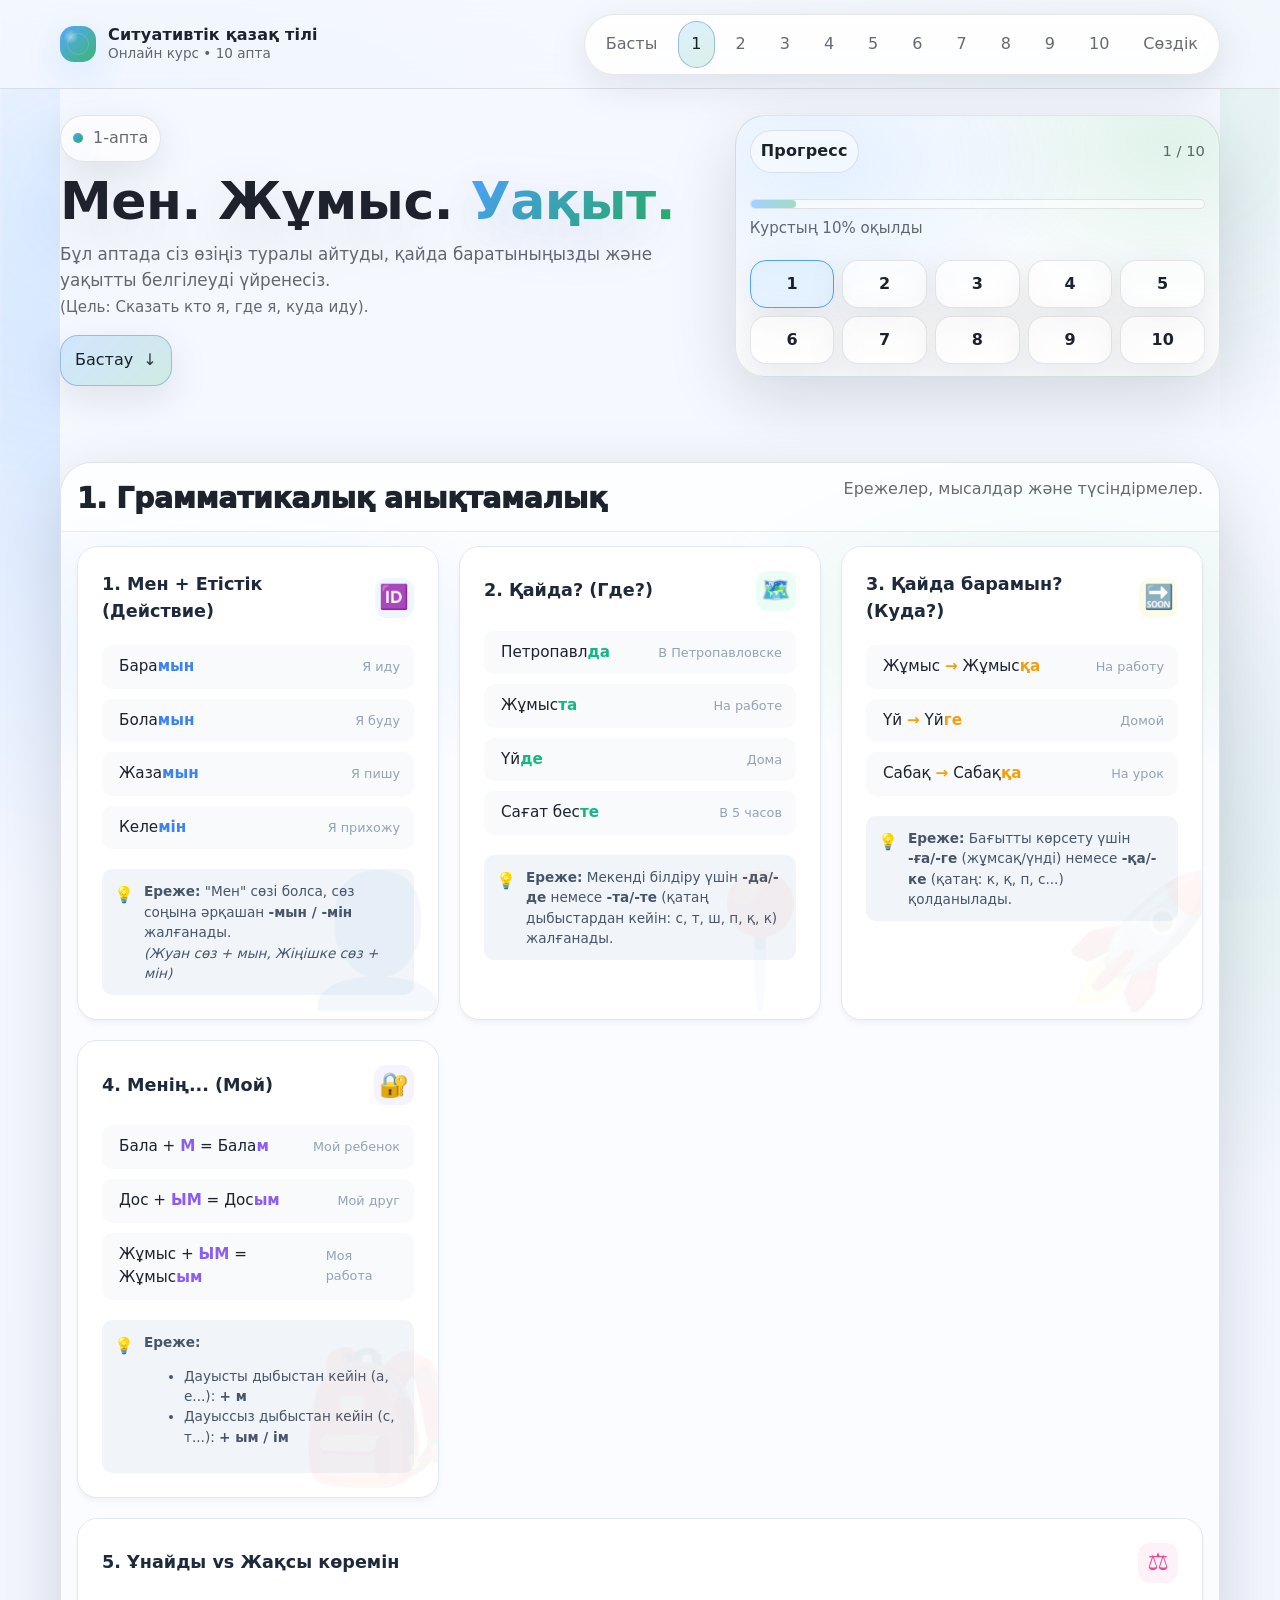
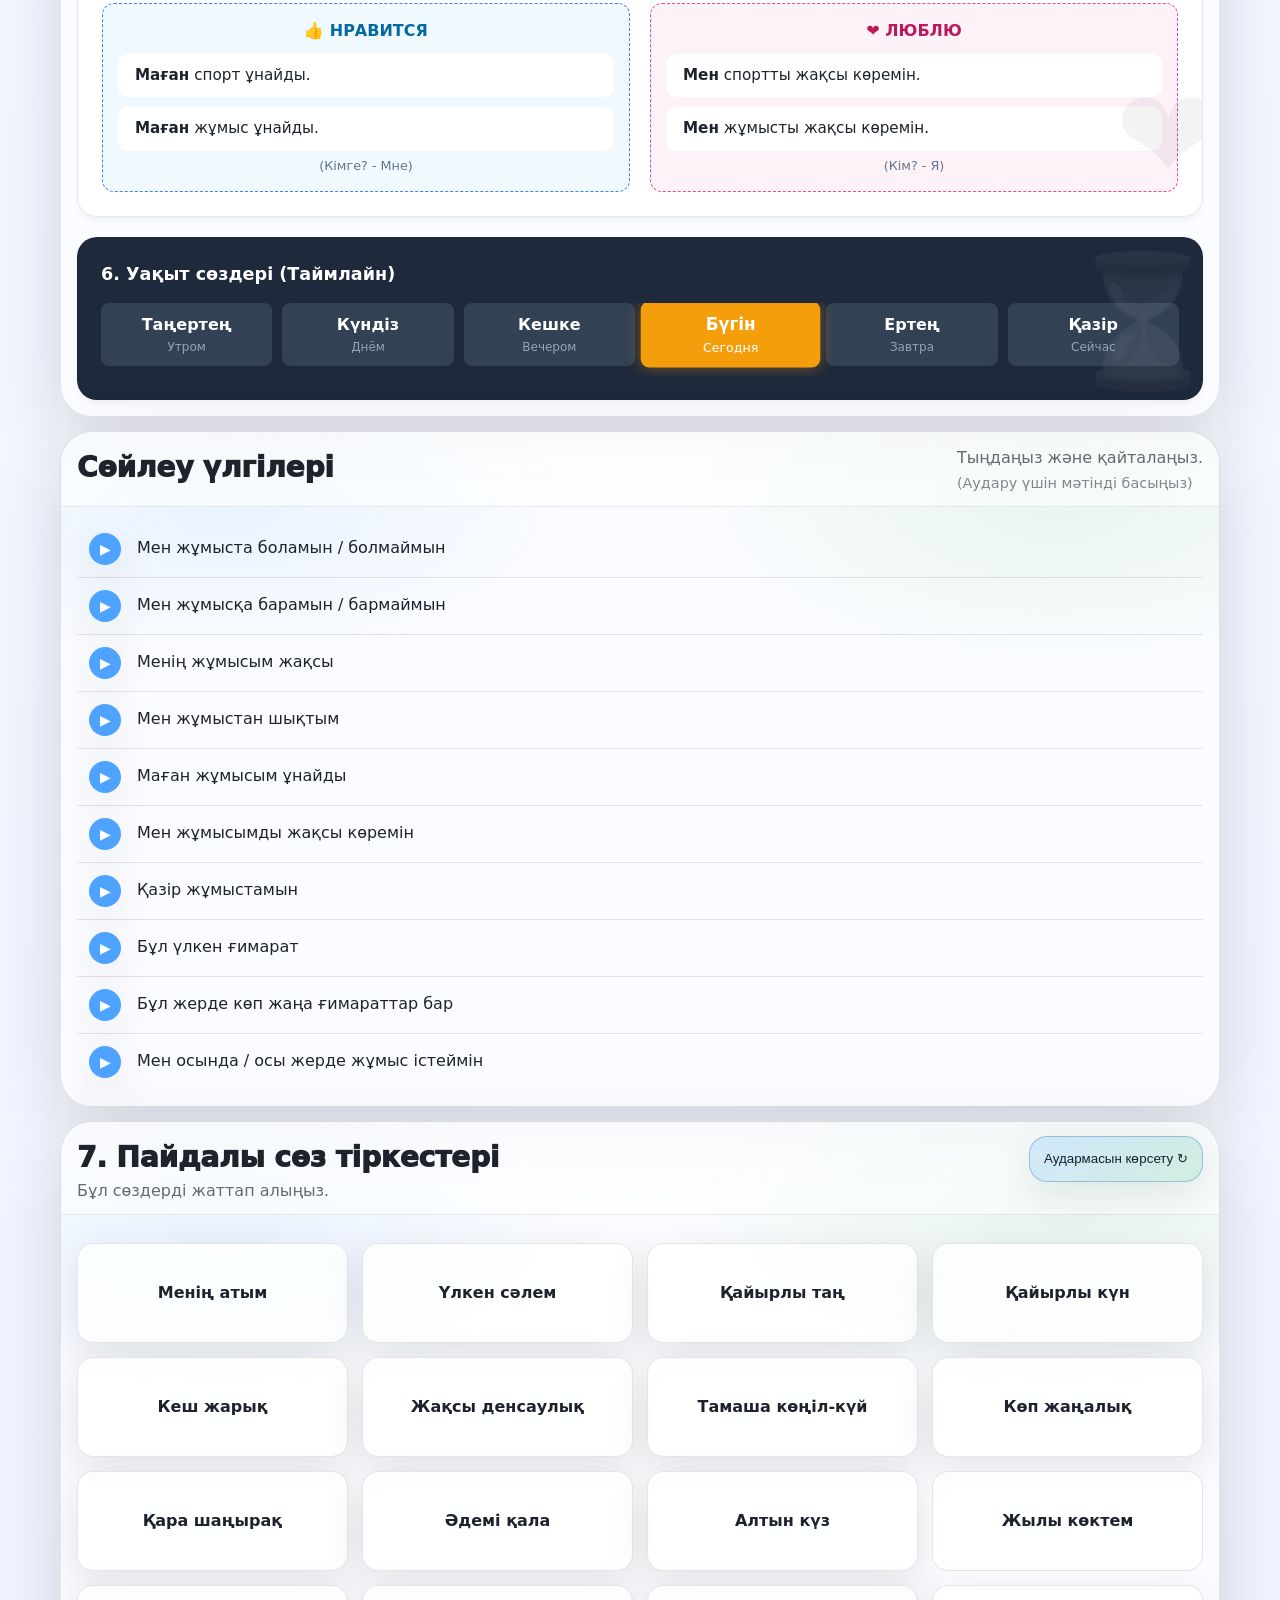
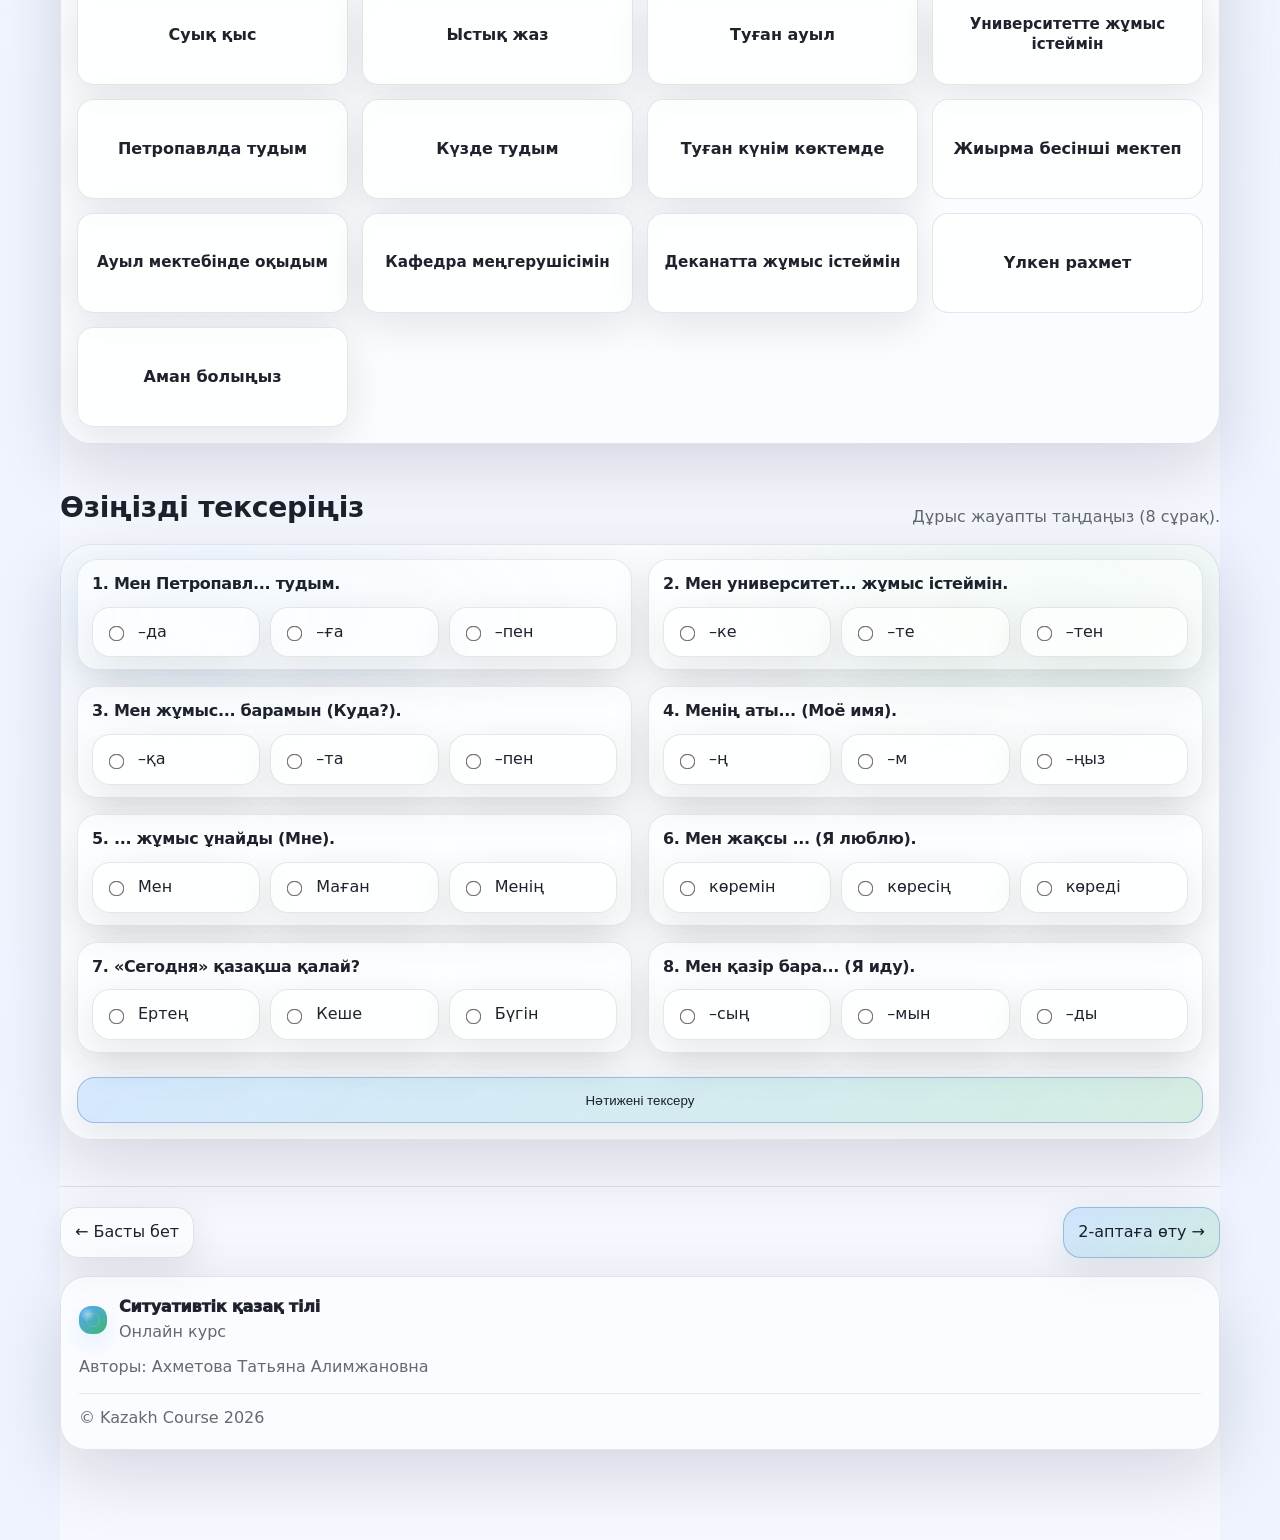
==== week1.html @ 090a10e8 "Add files via upload" ====
<!doctype html>
<html lang="kk">
<head>
  <meta charset="utf-8" />
  <meta name="viewport" content="width=device-width, initial-scale=1" />
  <title>1-апта: Кіріспе • Ситуативтік қазақ тілі</title>
  <meta name="description" content="1-апта: Мен, Жұмыс, Орын, Уақыт." />
  <meta name="color-scheme" content="light" />
  <meta name="viewport" content="width=device-width, initial-scale=1" />
  <link rel="stylesheet" href="style.css" />

  <style>
    /* =========================================
       WEEK 1 SPECIFIC STYLES
       ========================================= */

    /* HIGHLIGHTS FOR ENDINGS */
    .ending {
      color: var(--a);
      font-weight: 800;
      text-decoration: underline;
      text-decoration-thickness: 2px;
      text-underline-offset: 3px;
      text-decoration-color: color-mix(in oklab, var(--a) 30%, transparent);
    }

    /* FLIP CARDS (Interactive) */
    .flipGrid {
      display: grid;
      grid-template-columns: repeat(auto-fill, minmax(160px, 1fr));
      gap: 16px;
      perspective: 1000px;
    }

    .flipCard {
      background-color: transparent;
      height: 120px;
      perspective: 1000px;
      cursor: pointer;
    }

    .flipCard__inner {
      position: relative;
      width: 100%;
      height: 100%;
      text-align: center;
      transition: transform 0.6s;
      transform-style: preserve-3d;
      border-radius: var(--r-lg);
      box-shadow: var(--shadow-1);
    }

    .flipCard:hover .flipCard__inner,
    .flipCard.is-flipped .flipCard__inner {
      transform: rotateY(180deg);
    }

    .flipCard__front, .flipCard__back {
      position: absolute;
      width: 100%;
      height: 100%;
      -webkit-backface-visibility: hidden;
      backface-visibility: hidden;
      display: flex;
      align-items: center;
      justify-content: center;
      flex-direction: column;
      border-radius: var(--r-lg);
      border: 1px solid var(--stroke);
      padding: 10px;
    }

    .flipCard__front {
      background: var(--surface);
      color: var(--text);
      font-weight: 800;
      font-size: 1.1rem;
    }

    .flipCard__back {
      background: color-mix(in oklab, var(--a) 10%, var(--surface));
      color: var(--text);
      transform: rotateY(180deg);
      font-size: 0.95rem;
      color: var(--muted);
    }

    .flipCard__icon {
      font-size: 12px;
      opacity: 0.5;
      margin-top: 8px;
    }

    /* VISUAL LISTS (Blocks 2, 3) */
    .visualList {
      display: flex;
      flex-direction: column;
      gap: 12px;
    }
    
    .visualItem {
      display: flex;
      justify-content: space-between;
      align-items: center;
      padding: 16px;
      background: var(--surface);
      border: 1px solid var(--stroke);
      border-radius: var(--r-lg);
    }
    
    .visualItem__arrow {
      color: var(--a);
      font-weight: bold;
      font-size: 1.2rem;
    }

    /* POSSESSION ANIMATION CONCEPT (Block 4) */
    .connectBox {
      display: flex;
      align-items: center;
      justify-content: center;
      gap: 12px;
      padding: 20px;
      background: color-mix(in oklab, var(--surface2) 40%, transparent);
      border-radius: var(--r-lg);
      font-size: 1.2rem;
      font-weight: 700;
    }
    .connectBox__plus { color: var(--muted); }
    .connectBox__result { color: var(--a); }

    /* COMPARISON COLUMNS (Block 5) */
    .compareGrid {
      display: grid;
      grid-template-columns: 1fr 1fr;
      gap: 20px;
    }
    .compareCol {
      background: var(--surface);
      padding: 16px;
      border-radius: var(--r-lg);
      border: 1px solid var(--stroke);
    }
    .compareCol__head {
      font-weight: 800;
      margin-bottom: 12px;
      text-align: center;
      color: var(--a);
      text-transform: uppercase;
      font-size: 0.85rem;
      letter-spacing: 1px;
    }

    /* TIMELINE (Block 6) */
    .timeline {
      display: flex;
      overflow-x: auto;
      gap: 12px;
      padding-bottom: 12px;
      -webkit-overflow-scrolling: touch;
    }
    .timeCard {
      flex: 0 0 auto;
      min-width: 100px;
      background: var(--surface);
      border: 1px solid var(--stroke);
      border-radius: var(--r-lg);
      padding: 12px;
      text-align: center;
      display: flex;
      flex-direction: column;
      gap: 4px;
    }
    .timeCard__kz { font-weight: 700; }
    .timeCard__ru { font-size: 0.8rem; color: var(--muted); }

    /* AUDIO PATTERNS */
    .audioRow {
      display: flex;
      align-items: center;
      gap: 16px;
      padding: 12px;
      border-bottom: 1px solid var(--stroke);
    }
    .audioRow:last-child { border-bottom: none; }
    
    .playBtn {
      width: 32px;
      height: 32px;
      border-radius: 50%;
      background: var(--a);
      color: #fff;
      border: none;
      display: flex;
      align-items: center;
      justify-content: center;
      cursor: pointer;
      transition: transform 0.2s;
    }
    .playBtn:hover { transform: scale(1.1); }
    .playBtn.is-playing { background: var(--b); animation: pulse 1s infinite; }

    @keyframes pulse {
      0% { box-shadow: 0 0 0 0 rgba(var(--b), 0.4); }
      70% { box-shadow: 0 0 0 10px rgba(var(--b), 0); }
      100% { box-shadow: 0 0 0 0 rgba(var(--b), 0); }
    }

    /* TEST STYLES */
    .testGrid {
      display: grid;
      gap: 12px;
    }
    .testItem {
      display: flex;
      align-items: center;
      gap: 12px;
      padding: 12px;
      background: var(--surface);
      border: 1px solid var(--stroke);
      border-radius: var(--r-lg);
      cursor: pointer;
      transition: border-color 0.2s;
    }
    .testItem:hover { border-color: var(--stroke2); }
    .testItem input { accent-color: var(--a); transform: scale(1.2); }
/* Интерактивный текст */
.audioText {
  cursor: pointer;
  flex: 1; /* Занимает все свободное место */
  display: flex;
  flex-direction: column;
  justify-content: center;
}

.audioText .main {
  font-weight: 500;
  transition: color 0.2s;
}

/* При наведении цвет меняется, показывая интерактивность */
.audioText:hover .main {
  color: var(--a); 
}

/* Скрытый перевод */
.audioText .trans {
  display: none; /* Скрыто по умолчанию */
  font-size: 0.9em;
  color: var(--muted);
  margin-top: 4px;
  border-top: 1px dashed var(--stroke);
  padding-top: 4px;
  animation: slideDown 0.2s ease-out;
}

/* Класс для показа перевода */
.audioText.is-open .trans {
  display: block;
}

/* Анимация появления */
@keyframes slideDown {
  from { opacity: 0; transform: translateY(-5px); }
  to { opacity: 1; transform: translateY(0); }
}
/* COMPACT TEST GRID */
.compactGrid {
  display: grid;
  grid-template-columns: 1fr 1fr; /* Екі баған */
  gap: 16px;
}

/* Мобильді нұсқада бір баған */
@media (max-width: 768px) {
  .compactGrid {
    grid-template-columns: 1fr;
  }
}

/* Аздап кішірейтілген блок */
.compactBlock {
  margin: 0 !important;
  padding: 12px 14px !important;
}

/* Сұрақ мәтіні кішірек */
.compactTitle {
  font-size: 1rem !important;
  margin-bottom: 10px !important;
  font-weight: 700;
}
/* =========================================
       7. VOCAB CARD STYLES (ЖАҢА СӨЗДЕР ҮШІН)
       ========================================= */
    
    /* Тор (Сетка) */
    .vocabGrid {
      display: grid;
      grid-template-columns: repeat(auto-fill, minmax(220px, 1fr));
      gap: 14px;
      margin-top: 14px;
    }

    /* Картаның негізі */
    .vocabCard {
      background-color: transparent;
      height: 100px; /* Биіктік міндетті түрде болуы керек */
      perspective: 1000px;
      cursor: pointer;
    }

    .vocabCard__inner {
      position: relative;
      width: 100%;
      height: 100%;
      text-align: center;
      transition: transform 0.6s;
      transform-style: preserve-3d;
      border-radius: 16px;
      box-shadow: var(--shadow-1);
    }

    /* АЙНАЛУ ЭФФЕКТІСІ (ОСЫ ЖОЛ МАҢЫЗДЫ) */
    .vocabCard.is-flipped .vocabCard__inner {
      transform: rotateY(180deg);
    }

    /* Алдыңғы және артқы жағы */
    .vocabCard__front, .vocabCard__back {
      position: absolute;
      width: 100%;
      height: 100%;
      -webkit-backface-visibility: hidden;
      backface-visibility: hidden;
      display: flex;
      align-items: center;
      justify-content: center;
      padding: 10px;
      border-radius: 16px;
      border: 1px solid var(--stroke);
      font-weight: 700;
      line-height: 1.3;
    }

    /* Қазақша жағы */
    .vocabCard__front {
      background: var(--surface);
      color: var(--text);
    }

    /* Орысша жағы (айналып тұрады) */
    .vocabCard__back {
      background: color-mix(in oklab, var(--a) 15%, var(--surface));
      color: var(--text);
      transform: rotateY(180deg);
      font-size: 0.9em;
      color: var(--muted);
    }
    /* Sidebar ішіндегі тор 5 бағаннан тұрады */
.miniGrid {
  display: grid;
  grid-template-columns: repeat(5, 1fr); /* 5 колонка */
  gap: 8px;
  margin-top: 20px;
}

/* Ұялы телефонда (тар экранда) 5 баған тым кішкентай болуы мүмкін */
@media (max-width: 360px) {
  .miniGrid {
    grid-template-columns: repeat(4, 1fr); /* Өте тар экранда 4 баған */
  }
}
  </style>
</head>

<body data-page="week1">
  <a class="skip-link" href="#main">Негізгі мазмұнға өту</a>

  <header class="topbar" role="banner">
    <div class="topbar__inner container">
      <div class="brand" aria-label="Kazakh Course">
        <span class="brand__mark" aria-hidden="true"></span>
        <div class="brand__text">
          <div class="brand__title">Ситуативтік қазақ тілі</div>
          <div class="brand__sub">Онлайн курс • 10 апта</div>
        </div>
      </div>

      <nav class="nav nav--weeks" aria-label="Апталар (десктоп)">
        <a class="nav__link" href="index.html">Басты</a>
        <a class="nav__link is-active" href="week1.html" aria-current="page">1</a>
        <a class="nav__link" href="week2.html">2</a>
        <a class="nav__link" href="week3.html">3</a>
        <a class="nav__link" href="week4.html">4</a>
        <a class="nav__link" href="week5.html">5</a>
        <a class="nav__link" href="week6.html">6</a>
        <a class="nav__link" href="week7.html">7</a>
        <a class="nav__link" href="week8.html">8</a>
        <a class="nav__link" href="week9.html">9</a>
        <a class="nav__link" href="week10.html">10</a>
        <a class="nav__link" href="dictionary.html">Сөздік</a>
      </nav>
    </div>
  </header>

  <main id="main" class="container">
    
    <section class="hero reveal">
      <div class="hero__grid">
        <div>
          <div class="pill">
            <span class="pill__dot" aria-hidden="true"></span>
            <span>1-апта</span>
          </div>
          <h1 class="h1">Мен. Жұмыс. <span class="h1__accent">Уақыт.</span></h1>
          <p class="lead">
            Бұл аптада сіз өзіңіз туралы айтуды, қайда баратыныңызды және уақытты белгілеуді үйренесіз.
            <br><span style="color:var(--muted); font-size:0.9em;">(Цель: Сказать кто я, где я, куда иду).</span>
          </p>
          <div class="hero__cta">
            <a class="btn btn--primary" href="#block1">
              Бастау <span class="btn__arrow" aria-hidden="true">↓</span>
            </a>
          </div>
        </div>
        
        <aside class="glassPanel reveal">
          <div class="glassPanel__top">
            <div class="glassPanel__badge">Прогресс</div>
            <div class="glassPanel__hint">1 / 10</div>
          </div>
          <div class="glassPanel__body">
            <div class="progress__bar">
              <span class="progress__fill" style="width: 10%"></span>
            </div>
            <div class="progress__note">Курстың 10% оқылды</div>
            
            <div class="miniGrid" style="margin-top:20px">
               <a class="miniCard" style="border-color:var(--a); background:rgba(77,163,255,0.1); color:var(--text); font-weight:800;" href="week1.html">1</a>
               
               <a class="miniCard" href="week2.html">2</a>
               <a class="miniCard" href="week3.html">3</a>
               <a class="miniCard" href="week4.html">4</a>
               <a class="miniCard" href="week5.html">5</a>
               <a class="miniCard" href="week6.html">6</a>
               <a class="miniCard" href="week7.html">7</a>
               <a class="miniCard" href="week8.html">8</a>
               <a class="miniCard" href="week9.html">9</a>
               <a class="miniCard" href="week10.html">10</a>
            </div>
          </div>
        </aside>
      </div>
    </section>
    <section class="weekSection reveal" style="margin-top: 50px;">
      <div class="weekSection__head">
        <h2 class="h2 weekSection__title">1. Грамматикалық анықтамалық</h2>
        <p class="section__sub">Ережелер, мысалдар және түсіндірмелер.</p>
      </div>
    
      <style>
        /* DASHBOARD GRID */
        .grammarDash {
          display: grid;
          grid-template-columns: repeat(auto-fit, minmax(320px, 1fr));
          gap: 20px;
        }
    
        /* COMMON CARD STYLE */
        .gCard {
          background: #ffffff;
          border-radius: 20px;
          padding: 24px;
          border: 1px solid #e2e8f0;
          box-shadow: 0 4px 6px -1px rgba(0, 0, 0, 0.05);
          position: relative;
          overflow: hidden;
          transition: all 0.3s cubic-bezier(0.4, 0, 0.2, 1);
        }
        
        .gCard:hover {
          transform: translateY(-5px);
          box-shadow: 0 20px 25px -5px rgba(0, 0, 0, 0.1), 0 10px 10px -5px rgba(0, 0, 0, 0.04);
          border-color: var(--accent);
        }
    
        /* Card Header */
        .gHeader {
          display: flex; justify-content: space-between; align-items: center; margin-bottom: 20px;
        }
        .gTitle { font-weight: 800; font-size: 1.1rem; color: #1e293b; }
        .gIcon { 
          width: 40px; height: 40px; border-radius: 12px; 
          display: grid; place-items: center; font-size: 1.5rem;
          background: var(--bg-light); color: var(--accent);
        }
    
        /* Content List */
        .gList { display: flex; flex-direction: column; gap: 10px; }
        .gItem {
          display: flex; justify-content: space-between; align-items: center;
          padding: 10px 14px; background: #f8fafc; border-radius: 10px;
          font-size: 0.95rem; border-left: 3px solid transparent;
          transition: 0.2s;
        }
        .gItem:hover { background: var(--bg-light); border-left-color: var(--accent); padding-left: 18px; }
        
        /* Suffix Highlight */
        .suf { color: var(--accent); font-weight: 800; }
        .ru { font-size: 0.8rem; color: #94a3b8; font-weight: 400; }
    
        /* RULE BOX (Explanation) */
        .ruleBox {
          margin-top: 20px;
          padding: 12px;
          background: #f1f5f9;
          border-radius: 10px;
          font-size: 0.85rem;
          color: #475569;
          line-height: 1.5;
          display: flex; gap: 10px; align-items: flex-start;
        }
        .ruleIcon { font-size: 1rem; margin-top: 2px; }
    
        /* SPECIFIC THEMES */
        .theme-verb { --accent: #3b82f6; --bg-light: #eff6ff; }
        .theme-place { --accent: #10b981; --bg-light: #ecfdf5; }
        .theme-dir { --accent: #f59e0b; --bg-light: #fffbeb; }
        .theme-my { --accent: #8b5cf6; --bg-light: #f5f3ff; }
        .theme-love { --accent: #ec4899; --bg-light: #fdf2f8; }
    
        /* Background Images (Subtle) */
        .bg-deco {
          position: absolute; bottom: -20px; right: -20px; font-size: 8rem; opacity: 0.05;
          pointer-events: none; transition: 0.5s;
        }
        .gCard:hover .bg-deco { transform: rotate(-10deg) scale(1.2); opacity: 0.1; }
    
      </style>
    
      <div class="weekSection__body grammarDash">
    
        <div class="gCard theme-verb">
          <div class="bg-deco">👤</div>
          <div class="gHeader">
            <div class="gTitle">1. Мен + Етістік (Действие)</div>
            <div class="gIcon">🆔</div>
          </div>
          <div class="gList">
            <div class="gItem">
              <span>Бара<span class="suf">мын</span></span>
              <span class="ru">Я иду</span>
            </div>
            <div class="gItem">
              <span>Бола<span class="suf">мын</span></span>
              <span class="ru">Я буду</span>
            </div>
            <div class="gItem">
              <span>Жаза<span class="suf">мын</span></span>
              <span class="ru">Я пишу</span>
            </div>
            <div class="gItem">
              <span>Келе<span class="suf">мін</span></span>
              <span class="ru">Я прихожу</span>
            </div>
          </div>
          <div class="ruleBox">
            <span class="ruleIcon">💡</span>
            <div>
              <strong>Ереже:</strong> "Мен" сөзі болса, сөз соңына әрқашан <b>-мын / -мін</b> жалғанады.
              <br><em>(Жуан сөз + мын, Жіңішке сөз + мін)</em>
            </div>
          </div>
        </div>
    
        <div class="gCard theme-place">
          <div class="bg-deco">📍</div>
          <div class="gHeader">
            <div class="gTitle">2. Қайда? (Где?)</div>
            <div class="gIcon">🗺️</div>
          </div>
          <div class="gList">
            <div class="gItem">
              <span>Петропавл<span class="suf">да</span></span>
              <span class="ru">В Петропавловске</span>
            </div>
            <div class="gItem">
              <span>Жұмыс<span class="suf">та</span></span>
              <span class="ru">На работе</span>
            </div>
            <div class="gItem">
              <span>Үй<span class="suf">де</span></span>
              <span class="ru">Дома</span>
            </div>
            <div class="gItem">
              <span>Сағат бес<span class="suf">те</span></span>
              <span class="ru">В 5 часов</span>
            </div>
          </div>
          <div class="ruleBox">
            <span class="ruleIcon">💡</span>
            <div>
              <strong>Ереже:</strong> Мекенді білдіру үшін <b>-да/-де</b> немесе <b>-та/-те</b> (қатаң дыбыстардан кейін: с, т, ш, п, қ, к) жалғанады.
            </div>
          </div>
        </div>
    
        <div class="gCard theme-dir">
          <div class="bg-deco">🚀</div>
          <div class="gHeader">
            <div class="gTitle">3. Қайда барамын? (Куда?)</div>
            <div class="gIcon">🔜</div>
          </div>
          <div class="gList">
            <div class="gItem">
              <span>Жұмыс <span class="suf">→</span> Жұмыс<span class="suf">қа</span></span>
              <span class="ru">На работу</span>
            </div>
            <div class="gItem">
              <span>Үй <span class="suf">→</span> Үй<span class="suf">ге</span></span>
              <span class="ru">Домой</span>
            </div>
            <div class="gItem">
              <span>Сабақ <span class="suf">→</span> Сабақ<span class="suf">қа</span></span>
              <span class="ru">На урок</span>
            </div>
          </div>
          <div class="ruleBox">
            <span class="ruleIcon">💡</span>
            <div>
              <strong>Ереже:</strong> Бағытты көрсету үшін <b>-ға/-ге</b> (жұмсақ/үнді) немесе <b>-қа/-ке</b> (қатаң: к, қ, п, с...) қолданылады.
            </div>
          </div>
        </div>
    
        <div class="gCard theme-my">
          <div class="bg-deco">🎒</div>
          <div class="gHeader">
            <div class="gTitle">4. Менің... (Мой)</div>
            <div class="gIcon">🔐</div>
          </div>
          <div class="gList">
            <div class="gItem">
              <span>Бала + <span class="suf">М</span> = Бала<span class="suf">м</span></span>
              <span class="ru">Мой ребенок</span>
            </div>
            <div class="gItem">
              <span>Дос + <span class="suf">ЫМ</span> = Дос<span class="suf">ым</span></span>
              <span class="ru">Мой друг</span>
            </div>
            <div class="gItem">
              <span>Жұмыс + <span class="suf">ЫМ</span> = Жұмыс<span class="suf">ым</span></span>
              <span class="ru">Моя работа</span>
            </div>
          </div>
          <div class="ruleBox">
            <span class="ruleIcon">💡</span>
            <div>
              <strong>Ереже:</strong>
              <ul>
                <li>Дауысты дыбыстан кейін (а, е...): <b>+ м</b></li>
                <li>Дауыссыз дыбыстан кейін (с, т...): <b>+ ым / ім</b></li>
              </ul>
            </div>
          </div>
        </div>
    
        <div class="gCard theme-love" style="grid-column: 1 / -1;">
          <div class="bg-deco">❤️</div>
          <div class="gHeader">
            <div class="gTitle">5. Ұнайды vs Жақсы көремін</div>
            <div class="gIcon">⚖️</div>
          </div>
          
          <div style="display:grid; grid-template-columns: 1fr 1fr; gap:20px;">
            <div style="background:#f0f9ff; padding:15px; border-radius:12px; border:1px dashed #3b82f6;">
              <div style="text-align:center; font-weight:800; color:#0369a1; margin-bottom:10px;">👍 НРАВИТСЯ</div>
              <div class="gList">
                <div class="gItem" style="background:white;">
                  <span><b>Маған</b> спорт ұнайды.</span>
                </div>
                <div class="gItem" style="background:white;">
                  <span><b>Маған</b> жұмыс ұнайды.</span>
                </div>
              </div>
              <div style="text-align:center; font-size:0.8rem; margin-top:5px; color:#64748b;">(Кімге? - Мне)</div>
            </div>
    
            <div style="background:#fdf2f8; padding:15px; border-radius:12px; border:1px dashed #ec4899;">
              <div style="text-align:center; font-weight:800; color:#be185d; margin-bottom:10px;">❤️ ЛЮБЛЮ</div>
              <div class="gList">
                <div class="gItem" style="background:white;">
                  <span><b>Мен</b> спортты жақсы көремін.</span>
                </div>
                <div class="gItem" style="background:white;">
                  <span><b>Мен</b> жұмысты жақсы көремін.</span>
                </div>
              </div>
              <div style="text-align:center; font-size:0.8rem; margin-top:5px; color:#64748b;">(Кім? - Я)</div>
            </div>
          </div>
        </div>
    
        <div class="gCard" style="grid-column: 1 / -1; background:#1e293b; color:white; border:none;">
          <div class="bg-deco" style="opacity:0.1; filter:grayscale(1);">⏳</div>
          <div class="gHeader" style="margin-bottom:15px;">
            <div class="gTitle" style="color:white;">6. Уақыт сөздері (Таймлайн)</div>
          </div>
          
          <div style="display:flex; gap:10px; overflow-x:auto; padding-bottom:10px;">
            <div style="flex:1; background:#334155; padding:10px; border-radius:8px; text-align:center; min-width:80px;">
              <div style="font-weight:700;">Таңертең</div><div style="font-size:0.75rem; color:#94a3b8;">Утром</div>
            </div>
            <div style="flex:1; background:#334155; padding:10px; border-radius:8px; text-align:center; min-width:80px;">
              <div style="font-weight:700;">Күндіз</div><div style="font-size:0.75rem; color:#94a3b8;">Днём</div>
            </div>
            <div style="flex:1; background:#334155; padding:10px; border-radius:8px; text-align:center; min-width:80px;">
              <div style="font-weight:700;">Кешке</div><div style="font-size:0.75rem; color:#94a3b8;">Вечером</div>
            </div>
            <div style="flex:1; background:#f59e0b; color:#fff; padding:10px; border-radius:8px; text-align:center; min-width:80px; transform:scale(1.05); box-shadow:0 0 15px rgba(245, 158, 11, 0.4);">
              <div style="font-weight:700;">Бүгін</div><div style="font-size:0.75rem; color:#fff;">Сегодня</div>
            </div>
            <div style="flex:1; background:#334155; padding:10px; border-radius:8px; text-align:center; min-width:80px;">
              <div style="font-weight:700;">Ертең</div><div style="font-size:0.75rem; color:#94a3b8;">Завтра</div>
            </div>
            <div style="flex:1; background:#334155; padding:10px; border-radius:8px; text-align:center; min-width:80px;">
              <div style="font-weight:700;">Қазір</div><div style="font-size:0.75rem; color:#94a3b8;">Сейчас</div>
            </div>
          </div>
        </div>
    
      </div>
    </section>

    <section class="weekSection reveal">
      <div class="weekSection__head">
        <h2 class="h2 weekSection__title">Сөйлеу үлгілері</h2>
        <p class="section__sub">Тыңдаңыз және қайталаңыз. <br><span style="font-size: 0.9em; opacity: 0.8; font-weight: normal;">(Аудару үшін мәтінді басыңыз)</span></p>
      </div>
      <div class="weekSection__body chatBox">
        
        <div class="audioRow">
          <button class="playBtn" onclick="playAudio(this, '1.mp3')">▶</button>
          <div class="audioText" onclick="toggleText(this)">
            <div class="main">Мен жұмыста боламын / болмаймын</div>
            <div class="trans">Я буду на работе / не буду</div>
          </div>
        </div>
    
        <div class="audioRow">
          <button class="playBtn" onclick="playAudio(this, '2.mp3')">▶</button>
          <div class="audioText" onclick="toggleText(this)">
            <div class="main">Мен жұмысқа барамын / бармаймын</div>
            <div class="trans">Я пойду на работу / не пойду</div>
          </div>
        </div>
    
        <div class="audioRow">
          <button class="playBtn" onclick="playAudio(this, '3.mp3')">▶</button>
          <div class="audioText" onclick="toggleText(this)">
            <div class="main">Менің жұмысым жақсы</div>
            <div class="trans">Моя работа хорошая</div>
          </div>
        </div>
    
        <div class="audioRow">
          <button class="playBtn" onclick="playAudio(this, '4.mp3')">▶</button>
          <div class="audioText" onclick="toggleText(this)">
            <div class="main">Мен жұмыстан шықтым</div>
            <div class="trans">Я вышел с работы</div>
          </div>
        </div>
    
        <div class="audioRow">
          <button class="playBtn" onclick="playAudio(this, '5.mp3')">▶</button>
          <div class="audioText" onclick="toggleText(this)">
            <div class="main">Маған жұмысым ұнайды</div>
            <div class="trans">Мне нравится моя работа</div>
          </div>
        </div>
    
        <div class="audioRow">
          <button class="playBtn" onclick="playAudio(this, '6.mp3')">▶</button>
          <div class="audioText" onclick="toggleText(this)">
            <div class="main">Мен жұмысымды жақсы көремін</div>
            <div class="trans">Я люблю свою работу</div>
          </div>
        </div>
    
        <div class="audioRow">
          <button class="playBtn" onclick="playAudio(this, '7.mp3')">▶</button>
          <div class="audioText" onclick="toggleText(this)">
            <div class="main">Қазір жұмыстамын</div>
            <div class="trans">Сейчас я на работе</div>
          </div>
        </div>
    
        <div class="audioRow">
          <button class="playBtn" onclick="playAudio(this, '8.mp3')">▶</button>
          <div class="audioText" onclick="toggleText(this)">
            <div class="main">Бұл үлкен ғимарат</div>
            <div class="trans">Это большое здание</div>
          </div>
        </div>
    
        <div class="audioRow">
          <button class="playBtn" onclick="playAudio(this, '9.mp3')">▶</button>
          <div class="audioText" onclick="toggleText(this)">
            <div class="main">Бұл жерде көп жаңа ғимараттар бар</div>
            <div class="trans">Здесь много новых зданий</div>
          </div>
        </div>
    
        <div class="audioRow">
          <button class="playBtn" onclick="playAudio(this, '10.mp3')">▶</button>
          <div class="audioText" onclick="toggleText(this)">
            <div class="main">Мен осында / осы жерде жұмыс істеймін</div>
            <div class="trans">Я здесь работаю</div>
          </div>
        </div>
    
      </div>
    </section>
    <section class="weekSection reveal" id="vocabSection">
      <div class="weekSection__head">
        <div>
          <h2 class="h2 weekSection__title">7. Пайдалы сөз тіркестері</h2>
          <p class="section__sub">Бұл сөздерді жаттап алыңыз.</p>
        </div>
        <button class="btn btn--primary" id="flipAllBtn" onclick="toggleAllCards()">
          Аудармасын көрсету ↻
        </button>
      </div>

      <div class="weekSection__body">
        <div class="vocabGrid">
          
          <div class="vocabCard" onclick="this.classList.toggle('is-flipped')">
            <div class="vocabCard__inner">
              <div class="vocabCard__front">Менің атым</div>
              <div class="vocabCard__back">Меня зовут / Моё имя</div>
            </div>
          </div>

          <div class="vocabCard" onclick="this.classList.toggle('is-flipped')">
            <div class="vocabCard__inner">
              <div class="vocabCard__front">Үлкен сәлем</div>
              <div class="vocabCard__back">Большой привет</div>
            </div>
          </div>

          <div class="vocabCard" onclick="this.classList.toggle('is-flipped')">
            <div class="vocabCard__inner">
              <div class="vocabCard__front">Қайырлы таң</div>
              <div class="vocabCard__back">Доброе утро</div>
            </div>
          </div>

          <div class="vocabCard" onclick="this.classList.toggle('is-flipped')">
            <div class="vocabCard__inner">
              <div class="vocabCard__front">Қайырлы күн</div>
              <div class="vocabCard__back">Добрый день</div>
            </div>
          </div>

          <div class="vocabCard" onclick="this.classList.toggle('is-flipped')">
            <div class="vocabCard__inner">
              <div class="vocabCard__front">Кеш жарық</div>
              <div class="vocabCard__back">Добрый вечер</div>
            </div>
          </div>

          <div class="vocabCard" onclick="this.classList.toggle('is-flipped')">
            <div class="vocabCard__inner">
              <div class="vocabCard__front">Жақсы денсаулық</div>
              <div class="vocabCard__back">Хорошее здоровье</div>
            </div>
          </div>

          <div class="vocabCard" onclick="this.classList.toggle('is-flipped')">
            <div class="vocabCard__inner">
              <div class="vocabCard__front">Тамаша көңіл-күй</div>
              <div class="vocabCard__back">Отличное настроение</div>
            </div>
          </div>

          <div class="vocabCard" onclick="this.classList.toggle('is-flipped')">
            <div class="vocabCard__inner">
              <div class="vocabCard__front">Көп жаңалық</div>
              <div class="vocabCard__back">Много новостей</div>
            </div>
          </div>

          <div class="vocabCard" onclick="this.classList.toggle('is-flipped')">
            <div class="vocabCard__inner">
              <div class="vocabCard__front">Қара шаңырақ</div>
              <div class="vocabCard__back">Отчий дом / Родной дом</div>
            </div>
          </div>

          <div class="vocabCard" onclick="this.classList.toggle('is-flipped')">
            <div class="vocabCard__inner">
              <div class="vocabCard__front">Әдемі қала</div>
              <div class="vocabCard__back">Красивый город</div>
            </div>
          </div>

          <div class="vocabCard" onclick="this.classList.toggle('is-flipped')">
            <div class="vocabCard__inner">
              <div class="vocabCard__front">Алтын күз</div>
              <div class="vocabCard__back">Золотая осень</div>
            </div>
          </div>

          <div class="vocabCard" onclick="this.classList.toggle('is-flipped')">
            <div class="vocabCard__inner">
              <div class="vocabCard__front">Жылы көктем</div>
              <div class="vocabCard__back">Тёплая весна</div>
            </div>
          </div>

          <div class="vocabCard" onclick="this.classList.toggle('is-flipped')">
            <div class="vocabCard__inner">
              <div class="vocabCard__front">Суық қыс</div>
              <div class="vocabCard__back">Холодная зима</div>
            </div>
          </div>

          <div class="vocabCard" onclick="this.classList.toggle('is-flipped')">
            <div class="vocabCard__inner">
              <div class="vocabCard__front">Ыстық жаз</div>
              <div class="vocabCard__back">Жаркое лето</div>
            </div>
          </div>

          <div class="vocabCard" onclick="this.classList.toggle('is-flipped')">
            <div class="vocabCard__inner">
              <div class="vocabCard__front">Туған ауыл</div>
              <div class="vocabCard__back">Родное село (аул)</div>
            </div>
          </div>

          <div class="vocabCard" onclick="this.classList.toggle('is-flipped')">
            <div class="vocabCard__inner">
              <div class="vocabCard__front" style="font-size:0.95em;">Университетте жұмыс істеймін</div>
              <div class="vocabCard__back">Работаю в университете</div>
            </div>
          </div>

          <div class="vocabCard" onclick="this.classList.toggle('is-flipped')">
            <div class="vocabCard__inner">
              <div class="vocabCard__front">Петропавлда тудым</div>
              <div class="vocabCard__back">Родился(лась) в Петропавловске</div>
            </div>
          </div>

          <div class="vocabCard" onclick="this.classList.toggle('is-flipped')">
            <div class="vocabCard__inner">
              <div class="vocabCard__front">Күзде тудым</div>
              <div class="vocabCard__back">Родился(лась) осенью</div>
            </div>
          </div>

          <div class="vocabCard" onclick="this.classList.toggle('is-flipped')">
            <div class="vocabCard__inner">
              <div class="vocabCard__front">Туған күнім көктемде</div>
              <div class="vocabCard__back">Мой день рождения весной</div>
            </div>
          </div>

          <div class="vocabCard" onclick="this.classList.toggle('is-flipped')">
            <div class="vocabCard__inner">
              <div class="vocabCard__front">Жиырма бесінші мектеп</div>
              <div class="vocabCard__back">Двадцать пятая школа</div>
            </div>
          </div>

          <div class="vocabCard" onclick="this.classList.toggle('is-flipped')">
            <div class="vocabCard__inner">
              <div class="vocabCard__front" style="font-size:0.95em;">Ауыл мектебінде оқыдым</div>
              <div class="vocabCard__back">Учился(лась) в сельской школе</div>
            </div>
          </div>

          <div class="vocabCard" onclick="this.classList.toggle('is-flipped')">
            <div class="vocabCard__inner">
              <div class="vocabCard__front" style="font-size:0.95em;">Кафедра меңгерушісімін</div>
              <div class="vocabCard__back">Я заведующий кафедрой</div>
            </div>
          </div>

          <div class="vocabCard" onclick="this.classList.toggle('is-flipped')">
            <div class="vocabCard__inner">
              <div class="vocabCard__front" style="font-size:0.95em;">Деканатта жұмыс істеймін</div>
              <div class="vocabCard__back">Работаю в деканате</div>
            </div>
          </div>

          <div class="vocabCard" onclick="this.classList.toggle('is-flipped')">
            <div class="vocabCard__inner">
              <div class="vocabCard__front">Үлкен рахмет</div>
              <div class="vocabCard__back">Большое спасибо</div>
            </div>
          </div>

          <div class="vocabCard" onclick="this.classList.toggle('is-flipped')">
            <div class="vocabCard__inner">
              <div class="vocabCard__front">Аман болыңыз</div>
              <div class="vocabCard__back">Будьте здоровы / До свидания</div>
            </div>
          </div>

        </div>
      </div>
    </section>
    <section class="section reveal" id="test">
      <div class="section__head">
        <h2 class="h2">Өзіңізді тексеріңіз</h2>
        <p class="section__sub">Дұрыс жауапты таңдаңыз (8 сұрақ).</p>
      </div>

      <div class="weekSection"> 
        <div class="weekSection__body">
          <form id="quizForm">
            
            <div class="compactGrid">

              <div class="block compactBlock">
                <p class="h2 compactTitle">1. Мен Петропавл... тудым.</p>
                <div class="testGrid">
                  <label class="testItem"><input type="radio" name="q1" value="1"> –да</label>
                  <label class="testItem"><input type="radio" name="q1" value="0"> –ға</label>
                  <label class="testItem"><input type="radio" name="q1" value="0"> –пен</label>
                </div>
              </div>

              <div class="block compactBlock">
                <p class="h2 compactTitle">2. Мен университет... жұмыс істеймін.</p>
                <div class="testGrid">
                  <label class="testItem"><input type="radio" name="q2" value="0"> –ке</label>
                  <label class="testItem"><input type="radio" name="q2" value="1"> –те</label>
                  <label class="testItem"><input type="radio" name="q2" value="0"> –тен</label>
                </div>
              </div>

              <div class="block compactBlock">
                <p class="h2 compactTitle">3. Мен жұмыс... барамын (Куда?).</p>
                <div class="testGrid">
                  <label class="testItem"><input type="radio" name="q3" value="1"> –қа</label>
                  <label class="testItem"><input type="radio" name="q3" value="0"> –та</label>
                  <label class="testItem"><input type="radio" name="q3" value="0"> –пен</label>
                </div>
              </div>

              <div class="block compactBlock">
                <p class="h2 compactTitle">4. Менің аты... (Моё имя).</p>
                <div class="testGrid">
                  <label class="testItem"><input type="radio" name="q4" value="0"> –ң</label>
                  <label class="testItem"><input type="radio" name="q4" value="1"> –м</label>
                  <label class="testItem"><input type="radio" name="q4" value="0"> –ңыз</label>
                </div>
              </div>

              <div class="block compactBlock">
                <p class="h2 compactTitle">5. ... жұмыс ұнайды (Мне).</p>
                <div class="testGrid">
                  <label class="testItem"><input type="radio" name="q5" value="0"> Мен</label>
                  <label class="testItem"><input type="radio" name="q5" value="1"> Маған</label>
                  <label class="testItem"><input type="radio" name="q5" value="0"> Менің</label>
                </div>
              </div>

              <div class="block compactBlock">
                <p class="h2 compactTitle">6. Мен жақсы ... (Я люблю).</p>
                <div class="testGrid">
                  <label class="testItem"><input type="radio" name="q6" value="1"> көремін</label>
                  <label class="testItem"><input type="radio" name="q6" value="0"> көресің</label>
                  <label class="testItem"><input type="radio" name="q6" value="0"> көреді</label>
                </div>
              </div>

              <div class="block compactBlock">
                <p class="h2 compactTitle">7. «Сегодня» қазақша қалай?</p>
                <div class="testGrid">
                  <label class="testItem"><input type="radio" name="q7" value="0"> Ертең</label>
                  <label class="testItem"><input type="radio" name="q7" value="0"> Кеше</label>
                  <label class="testItem"><input type="radio" name="q7" value="1"> Бүгін</label>
                </div>
              </div>

              <div class="block compactBlock">
                <p class="h2 compactTitle">8. Мен қазір бара... (Я иду).</p>
                <div class="testGrid">
                  <label class="testItem"><input type="radio" name="q8" value="0"> –сың</label>
                  <label class="testItem"><input type="radio" name="q8" value="1"> –мын</label>
                  <label class="testItem"><input type="radio" name="q8" value="0"> –ды</label>
                </div>
              </div>

            </div>
            <button type="button" class="btn btn--primary" style="margin-top: 24px; width: 100%;" onclick="checkQuiz()">
              Нәтижені тексеру
            </button>
          </form>

          <div id="quizResult" class="resultBox"></div>
        </div>
      </div>
    </section>
    <div class="navBottom">
      <a class="btn" href="index.html">← Басты бет</a>
      <a class="btn btn--primary" href="week2.html">2-аптаға өту →</a>
    </div>

    <footer class="footer reveal" role="contentinfo">
      <div class="footer__grid">
        <div>
          <div class="footer__brand">
            <span class="brand__mark brand__mark--sm" aria-hidden="true"></span>
            <div>
              <div class="footer__title">Ситуативтік қазақ тілі</div>
              <div class="footer__sub">Онлайн курс</div>
            </div>
          </div>
          <p class="footer__text">Авторы: Ахметова Татьяна Алимжановна</p>
        </div>
      </div>
      <div class="footer__bottom">
        <span class="muted">© Kazakh Course 2026</span>
      </div>
    </footer>

  </main>

  <script src="app.js"></script>
  <script>
    // 1. Анимация
    document.addEventListener('DOMContentLoaded', () => {
      document.documentElement.classList.add('reveal-ready');
      setTimeout(() => {
        const reveals = document.querySelectorAll('.reveal');
        reveals.forEach((el, i) => {
          setTimeout(() => el.classList.add('is-in'), i * 100);
        });
      }, 100);
    });

    // 2. Аударманы ашу (Мәтінді басқанда)
    function toggleText(element) {
      element.classList.toggle('is-open');
    }

    // 3. БАРЛЫҚ КАРТОЧКАНЫ АЙНАЛДЫРУ (ТҮЙМЕ ҮШІН)
    let allFlipped = false;

    function toggleAllCards() {
      const cards = document.querySelectorAll('.vocabCard');
      const btn = document.getElementById('flipAllBtn');
      
      allFlipped = !allFlipped; 

      cards.forEach(card => {
        if (allFlipped) {
          card.classList.add('is-flipped');
        } else {
          card.classList.remove('is-flipped');
        }
      });

      // Түйме мәтінін өзгерту
      if (btn) {
        if (allFlipped) {
          btn.innerText = 'Бастапқы күйге қайтару ↺';
          btn.style.opacity = "0.8";
        } else {
          btn.innerText = 'Аудармасын көрсету ↻';
          btn.style.opacity = "1";
        }
      }
    }

    // 4. Тест тексеру
    function checkQuiz() {
      const form = document.getElementById('quizForm');
      const resultBox = document.getElementById('quizResult');
      let score = 0;
      const total = 8;

      for (let i = 1; i <= total; i++) {
        const selected = form.querySelector(`input[name="q${i}"]:checked`);
        const allLabels = form.querySelectorAll(`input[name="q${i}"]`);
        
        allLabels.forEach(input => {
            input.parentElement.style.borderColor = "var(--stroke)";
            input.parentElement.style.backgroundColor = "var(--surface2)";
        });

        if (selected) {
            if (selected.value === "1") {
                score++;
                selected.parentElement.style.borderColor = "var(--b)";
                selected.parentElement.style.backgroundColor = "color-mix(in oklab, var(--b) 10%, transparent)";
            } else {
                selected.parentElement.style.borderColor = "red";
                selected.parentElement.style.backgroundColor = "color-mix(in oklab, red 5%, transparent)";
            }
        }
      }

      resultBox.style.display = 'block';
      
      if (score === total) {
          resultBox.className = 'resultBox is-good';
          resultBox.innerHTML = `<strong>Тамаша! 8/8 🏆</strong><br>Сіз тақырыпты толық меңгердіңіз.`;
      } else if (score >= 5) {
          resultBox.className = 'resultBox is-good';
          resultBox.innerHTML = `<strong>Жақсы! ${score}/8 👍</strong><br>Кейбір қателер бар.`;
      } else {
          resultBox.className = 'resultBox is-bad';
          resultBox.innerHTML = `<strong>Қайталау керек: ${score}/8</strong><br>Ережелерді қайта оқып шығыңыз.`;
      }
      resultBox.scrollIntoView({ behavior: 'smooth', block: 'center' });
    }
  </script>

</body>
</html>
---- style.css ----
/* =========================
   TOKENS — LIGHT ONLY (single source of truth)
   Kazakh Course • stable UI • no tilt/rotation
   ========================= */
   :root{
    /* Typography */
    --font: ui-sans-serif, system-ui, -apple-system, "Segoe UI", Roboto, Arial, "Noto Sans", "Helvetica Neue", sans-serif;
    --mono: ui-monospace, SFMono-Regular, Menlo, Monaco, Consolas, "Liberation Mono", "Courier New", monospace;
  
    /* Layout */
    --container: 1160px;
  
    /* Radius */
    --r-xl: 26px;
    --r-lg: 20px;
    --r-md: 16px;
    --r-sm: 12px;
  
    /* Motion (soft, no вращения) */
    --dur-1: 140ms;
    --dur-2: 220ms;
    --dur-3: 420ms;
    --ease: cubic-bezier(.2,.8,.2,1);
  
    /* Scale (не используем focus-mode; держим базу) */
    --scale: 1;
  
    /* Shadow (light) */
    --shadow-1: 0 12px 40px rgba(10,15,26,.10);
    --shadow-2: 0 22px 70px rgba(10,15,26,.14);
    --shadow-3: 0 40px 120px rgba(10,15,26,.16);
  
    /* Theme tokens — LIGHT ONLY */
    --bg: #f6f8ff;
    --bg2: #eef3ff;
  
    --surface: rgba(255,255,255,.78);
    --surface2: rgba(255,255,255,.62);
  
    --stroke: rgba(10,15,26,.10);
    --stroke2: rgba(10,15,26,.14);
  
    --text: rgba(10,15,26,.92);
    --muted: rgba(10,15,26,.62);
  
    /* Accents */
    --a: #4da3ff;
    --b: #27ae60;
    --c: #9b7bff;
  
    /* Premium hero gradient */
    --grad-hero:
      radial-gradient(1100px 740px at 18% 10%, rgba(77,163,255,.18), transparent 60%),
      radial-gradient(900px 700px at 82% 18%, rgba(39,174,96,.12), transparent 55%),
      radial-gradient(820px 640px at 65% 80%, rgba(155,123,255,.11), transparent 60%);
  
    /* Safe area */
    --safe-b: env(safe-area-inset-bottom, 0px);
    --safe-t: env(safe-area-inset-top, 0px);
  }
  
  /* Compatibility: если в HTML остался data-theme — не ломаем, но всегда light */
  html,
  html[data-theme="light"],
  html[data-theme="dark"]{
    color-scheme: light;
  }
  
  /* Base page */
  *{ box-sizing: border-box; }
  html{ scroll-behavior: smooth; }
  
  body{
    margin: 0;
    font-family: var(--font);
    color: var(--text);
    background: var(--grad-hero), linear-gradient(180deg, var(--bg), var(--bg2));
    min-height: 100dvh;
    line-height: 1.55;
    font-size: calc(16px * var(--scale));
    padding-bottom: var(--safe-b);
  }
  
  @media (prefers-reduced-motion: reduce){
    html{ scroll-behavior: auto; }
    *{ transition: none !important; animation: none !important; }
  }
  
  /* =========================
     NO FOCUS MODE (hard-off)
     ========================= */
  body.is-focus{ --scale: 1 !important; }
  
  /* =========================
     NAV WEEKS — responsive horizontal scroll
     ========================= */
  .nav.nav--weeks{
    flex-wrap: nowrap;
    overflow-x: auto;
    -webkit-overflow-scrolling: touch;
    scrollbar-width: none;
    max-width: 100%;
    justify-content: flex-start;
  }
  .nav.nav--weeks::-webkit-scrollbar{ display:none; }
  
  .nav.nav--weeks .nav__link{
    padding: 10px 12px;
    white-space: nowrap;
    flex: 0 0 auto;
  }
  
  @media (max-width: 980px){
    .topbar__inner{
      flex-direction: column;
      align-items: stretch;
      gap: 10px;
      padding: 12px 0;
    }
    .brand{
      justify-content: center;
      text-align: center;
      min-width: auto; /* важно: без ломания сетки */
    }
    .nav{ border-radius: 18px; }
    .nav.nav--weeks{ padding: 8px; }
  }
  
  @media (max-width: 480px){
    .nav.nav--weeks .nav__link{ padding: 9px 10px; }
    .brand__title{ font-size: 1.02em; }
    .brand__sub{ font-size: .82em; }
  }
  /* =========================================
   Main content background (GLOBAL)
   ========================================= */

main {
  background: var(--bg);
  padding-bottom: 64px;
}

  /* =========================
   LAYOUT HELPERS
   container + accessibility
   ========================= */

.container{
  width: min(var(--container), calc(100% - 36px));
  margin-inline: auto;
}

/* Skip link — доступность (показывается при Tab) */
.skip-link{
  position: absolute;
  left: 12px;
  top: 10px;
  padding: 10px 12px;
  border-radius: 12px;
  border: 1px solid var(--stroke2);
  background: var(--surface);
  color: var(--text);
  text-decoration: none;
  transform: translateY(-140%);
  transition: transform var(--dur-2) var(--ease);
  z-index: 9999;
}
.skip-link:focus{ transform: translateY(0); outline: none; }
.skip-link:focus-visible{
  outline: 3px solid color-mix(in oklab, var(--a) 55%, transparent);
  outline-offset: 2px;
}

/* Чтобы якоря не прятались под sticky topbar */
:target{ scroll-margin-top: 96px; }

/* =========================
   TOPBAR (sticky header)
   ========================= */

.topbar{
  position: sticky;
  top: 0;
  z-index: 100;
  border-bottom: 1px solid var(--stroke);
  background: color-mix(in oklab, var(--bg) 70%, transparent);
  backdrop-filter: blur(14px);
  -webkit-backdrop-filter: blur(14px);
  padding-top: var(--safe-t);
}

/* Fallback если backdrop-filter не поддерживается */
@supports not ((backdrop-filter: blur(1px)) or (-webkit-backdrop-filter: blur(1px))){
  .topbar{ background: color-mix(in oklab, var(--bg) 92%, transparent); }
}

.topbar__inner{
  display: flex;
  align-items: center;
  justify-content: space-between;
  gap: 14px;
  padding: 14px 0;
}

/* =========================
   BRAND (logo + title)
   ========================= */

.brand{
  display: flex;
  align-items: center;
  gap: 12px;
  min-width: 220px; /* на desktop удобно, но см. media ниже */
}

.brand__mark{
  width: 36px;
  height: 36px;
  border-radius: 14px;
  background:
    radial-gradient(12px 12px at 30% 30%, rgba(255,255,255,.45), transparent 60%),
    linear-gradient(135deg, rgba(77,163,255,.95), rgba(39,174,96,.90));
  box-shadow: 0 12px 34px rgba(77,163,255,.18);
  position: relative;
  flex: 0 0 auto;
}

.brand__mark::after{
  content: "";
  position: absolute;
  inset: 7px;
  border-radius: 12px;
  border: 1px solid rgba(255,255,255,.25);
  opacity: .55;
}

.brand__mark--sm{
  width: 28px;
  height: 28px;
  border-radius: 12px;
  box-shadow: 0 10px 24px rgba(77,163,255,.16);
}

.brand__title{
  font-weight: 880;
  letter-spacing: .2px;
  line-height: 1;
  margin: 0; /* на случай если это h/div */
}

.brand__sub{
  color: var(--muted);
  font-size: .85em;
  line-height: 1.2;
  margin-top: 2px;
}

/* Адаптив: чтобы min-width не ломал мобилу */
@media (max-width: 980px){
  .brand{ min-width: auto; justify-content: center; text-align: center; }
}
/* =========================
   NAVIGATION (универсальная навигация)
   .nav — контейнер «пилюль» (pill bar)
   .nav__link — отдельная ссылка (кнопка-пилюля)
   Используется для:
   - nav по неделям (nav--weeks)
   - любые мини-меню внутри страниц
   ========================= */

/* Контейнер навигации:
   - flex: чтобы ссылки стояли в ряд
   - wrap: по умолчанию можно переносить (для обычных nav)
   - gap: расстояние между пилюлями
   - padding + radius: «капсула» вокруг навигации
   - background/бордер/тень: «стеклянная» панель */
   .nav{
    display: flex;
    flex-wrap: wrap;                 /* по умолчанию переносить можно */
    gap: 8px;
    justify-content: center;         /* центрируем, красиво на десктопе */
    align-items: center;
    padding: 6px 8px;
    border: 1px solid var(--stroke);
    background: color-mix(in oklab, var(--surface) 80%, transparent);
    border-radius: 999px;            /* идеальная pill-форма */
    box-shadow: var(--shadow-1);
  }
  
  /* Ссылка в навигации:
     - muted цвет в покое
     - padding/radius = пилюля
     - border прозрачный (чтобы при hover не «прыгало»)
     - transition — мягкая интерактивность (без вращений) */
  .nav__link{
    color: var(--muted);
    text-decoration: none;
    padding: 10px 12px;
    border-radius: 999px;
    border: 1px solid transparent;   /* важно: чтобы не дергалось при hover */
    user-select: none;
    outline: none;
  
    transition:
      transform var(--dur-1) var(--ease),
      background var(--dur-2) var(--ease),
      border-color var(--dur-2) var(--ease),
      color var(--dur-2) var(--ease);
  }
  
  /* Hover (мышь):
     - чуть поднимаем (depth)
     - включаем фон/бордер
     - усиливаем цвет текста */
  .nav__link:hover{
    color: var(--text);
    background: color-mix(in oklab, var(--surface) 70%, transparent);
    border-color: var(--stroke2);
    transform: translateY(-1px);
  }
  
  /* Focus (клавиатура / accessibility):
     - четкий обвод, чтобы было видно Tab-навигацию */
  .nav__link:focus-visible{
    outline: 3px solid color-mix(in oklab, var(--a) 55%, transparent);
    outline-offset: 2px;
  }
  
  /* Активная ссылка (текущая страница):
     - градиентный фон
     - усиленный бордер
     - текст белее/контрастнее */
  .nav__link.is-active{
    color: var(--text);
    background: linear-gradient(
      135deg,
      color-mix(in oklab, var(--a) 18%, transparent),
      color-mix(in oklab, var(--b) 16%, transparent)
    );
    border-color: color-mix(in oklab, var(--a) 35%, var(--stroke2));
  }
  
  
  /* =========================
     TOPBAR TOOLS (правые кнопки в шапке)
     В нашем проекте:
     - тумблер темы не нужен (light-only)
     - focus-mode не нужен
     Поэтому этот блок должен быть «не мешающим»:
     - если в HTML он есть — пусть не ломает верстку
     - если его нет — ничего страшного
     ========================= */
  
  .topbar__tools{
    display: flex;
    gap: 10px;
    align-items: center;
    justify-content: flex-end;
  
    /* Важно:
       min-width часто ломает мобильный/центровку.
       Оставляем только на десктопе, а в media снимаем. */
    min-width: 220px;
  }
  
  /* =========================
     CHIP (кнопка-пилюля с иконкой)
     Использование:
     - мини-действия (например “Ойнату”, “Көрсету” и т.д.)
     - toggle-кнопки (aria-pressed=true)
     ========================= */
  
  .chip{
    display: inline-flex;
    align-items: center;
    gap: 10px;
  
    border-radius: 999px;
    padding: 10px 12px;
  
    border: 1px solid var(--stroke);
    background: color-mix(in oklab, var(--surface) 85%, transparent);
    color: var(--text);
  
    cursor: pointer;
    box-shadow: var(--shadow-1);
  
    transition:
      transform var(--dur-1) var(--ease),
      border-color var(--dur-2) var(--ease),
      background var(--dur-2) var(--ease);
  }
  
  /* Небольшая «глубина» при наведении */
  .chip:hover{
    transform: translateY(-1px);
    border-color: var(--stroke2);
  }
  
  /* Active: кнопка «прижалась» обратно */
  .chip:active{
    transform: translateY(0);
  }
  
  /* Focus: доступность с клавиатуры */
  .chip:focus-visible{
    outline: 3px solid color-mix(in oklab, var(--b) 55%, transparent);
    outline-offset: 2px;
  }
  
  /* Внутренняя иконка:
     - квадрат с мягким фоном
     - моношрифт для лаконичных символов */
  .chip__icon{
    width: 26px;
    height: 26px;
  
    display: inline-grid;
    place-items: center;
  
    border-radius: 10px;
    border: 1px solid var(--stroke);
    background: color-mix(in oklab, var(--surface2) 90%, transparent);
  
    font-family: var(--mono);
    font-weight: 800;
    font-size: 14px;
  }
  
  /* Текст:
     - чуть более спокойный, но читаемый */
  .chip__text{
    font-weight: 720;
    font-size: .95em;
    color: var(--muted);
  }
  
  /* Toggle-состояние:
     aria-pressed=true используется для кнопок-переключателей */
  .chip[aria-pressed="true"]{
    background: linear-gradient(
      135deg,
      color-mix(in oklab, var(--a) 16%, transparent),
      color-mix(in oklab, var(--b) 14%, transparent)
    );
    border-color: color-mix(in oklab, var(--a) 30%, var(--stroke2));
  }
  .chip[aria-pressed="true"] .chip__text{
    color: var(--text);
  }
  
  
  /* =========================
     HERO (верхний блок страницы)
     hero__grid — двуколоночная сетка:
     - слева: заголовок/описание
     - справа: карточка/панель/прогресс
     На мобиле — в одну колонку
     ========================= */
  
  .hero{
    padding: 26px 0 10px;
  }
  
  .hero__grid{
    display: grid;
    grid-template-columns: 1.15fr .85fr;
    gap: 18px;
    align-items: start;
  }
  
  /* =========================
     RESPONSIVE (адаптив для шапки и hero)
     ========================= */
  @media (max-width: 980px){
    /* Шапка становится более «центровой» и компактной */
    .topbar__inner{
      flex-wrap: wrap;
      justify-content: center;
    }
  
    /* Не даем brand/tools раздувать ширину */
    .brand,
    .topbar__tools{
      min-width: auto;
    }
  
    /* Hero — в одну колонку */
    .hero__grid{
      grid-template-columns: 1fr;
    }
  
    /* У nav чуть менее круглые края (приятнее на узких экранах) */
    .nav{
      border-radius: 22px;
    }
  }
  /* =========================
   HERO UI: small pill + headings + lead text
   Используется в верхнем блоке (Hero) на страницах:
   - Плашка (pill) “10 апта / модуль / т.б.”
   - Главный заголовок (h1)
   - Подзаголовок (lead)
   ========================= */

/* PILL — маленькая плашка-ярлык над заголовком
   Пример: "10 модуль • 36 сағат" и т.п. */
.pill{
  display: inline-flex;
  align-items: center;
  gap: 10px;

  padding: 10px 12px;
  border-radius: 999px;

  border: 1px solid var(--stroke);
  background: color-mix(in oklab, var(--surface) 78%, transparent);
  color: var(--muted);

  box-shadow: var(--shadow-1);
  margin-bottom: 12px;
}

/* Маленькая точка-акцент внутри pill */
.pill__dot{
  width: 10px;
  height: 10px;
  border-radius: 99px;

  background: linear-gradient(135deg, var(--a), var(--b));
  box-shadow: 0 10px 26px rgba(77,163,255,.18);
}

/* H1 — главный заголовок
   clamp: адаптивный размер от 34px до 52px */
.h1{
  font-size: clamp(34px, calc(4.2vw * var(--scale)), 52px);
  letter-spacing: -.5px;
  line-height: 1.06;
  margin: 0 0 12px;
}

/* Подсветка части заголовка градиентом (например слово “Kazakh”) */
.h1__accent{
  background: linear-gradient(135deg, var(--a), var(--b));
  -webkit-background-clip: text;
  background-clip: text;
  color: transparent;
}

/* “Мягкая” часть заголовка (обычно второе предложение/часть) */
.h1__soft{
  color: var(--muted);
  font-weight: 720;
}

/* LEAD — основной вводный текст под заголовком
   max-width: ограничивает длину строки, чтобы было читабельно */
.lead{
  color: var(--muted);
  font-size: calc(16.8px * var(--scale));
  margin: 0 0 16px;
  max-width: 70ch;
}


/* =========================
   HERO ACTIONS: buttons row
   .hero__cta — ряд кнопок в hero
   .btn — базовый стиль кнопки
   модификаторы:
   - .btn--primary: акцентная
   - .btn--ghost: прозрачная
   ========================= */

.hero__cta{
  display: flex;
  gap: 12px;
  flex-wrap: wrap;          /* на узких экранах кнопки переносятся */
  margin: 12px 0 16px;
}

/* Базовая кнопка */
.btn{
  display: inline-flex;
  align-items: center;
  justify-content: center;
  gap: 10px;

  padding: 12px 14px;
  border-radius: 18px;
  min-height: 46px;

  border: 1px solid var(--stroke);
  background: color-mix(in oklab, var(--surface2) 85%, transparent);
  color: var(--text);

  text-decoration: none;
  box-shadow: var(--shadow-1);

  transition:
    transform var(--dur-1) var(--ease),
    border-color var(--dur-2) var(--ease),
    background var(--dur-2) var(--ease);
}

/* Hover: легкая глубина */
.btn:hover{
  transform: translateY(-1px);
  border-color: var(--stroke2);
}

/* Active: возвращаем на место */
.btn:active{ transform: translateY(0); }

/* Focus: доступность с клавиатуры */
.btn:focus-visible{
  outline: 3px solid color-mix(in oklab, var(--a) 55%, transparent);
  outline-offset: 2px;
}

/* Иконка/стрелка внутри кнопки (если есть span) */
.btn__arrow{ opacity: .9; }

/* Primary — акцентная кнопка */
.btn--primary{
  border-color: color-mix(in oklab, var(--a) 28%, var(--stroke2));
  background: linear-gradient(
    135deg,
    color-mix(in oklab, var(--a) 22%, transparent),
    color-mix(in oklab, var(--b) 18%, transparent)
  );
}

/* Ghost — “прозрачная” кнопка (обычно вторичная ссылка) */
.btn--ghost{
  background: transparent;
}


/* =========================
   META CARDS: 2 карточки под hero (инфо-виджеты)
   .meta — grid 2 колонки (на мобиле 1 колонка)
   .meta__card — карточка со значениями
   ========================= */

.meta{
  display: grid;
  grid-template-columns: 1fr 1fr;
  gap: 12px;
  margin-top: 12px;
}

@media (max-width: 720px){
  .meta{ grid-template-columns: 1fr; }
}

/* Карточка мета-инфо */
.meta__card{
  padding: 14px;
  border-radius: var(--r-lg);

  border: 1px solid var(--stroke);
  background: color-mix(in oklab, var(--surface2) 80%, transparent);
  box-shadow: var(--shadow-1);
}

/* Подпись (ключ) */
.meta__k{
  color: var(--muted);
  font-size: .92em;
  margin-bottom: 6px;
}

/* Значение */
.meta__v{
  font-weight: 860;
  letter-spacing: -.2px;
}

/* Подстрочный поясняющий текст */
.meta__s{
  color: var(--muted);
  margin-top: 6px;
  font-size: .96em;
}


/* =========================
   GLASS PANEL (универсальная «стеклянная панель»)
   Использование:
   - правая колонка hero (прогресс/мини-навигация)
   - любые “панели” с подсказкой и шапкой
   Важно: НЕТ 3D/tilt, только мягкая глубина
   ========================= */

.glassPanel{
  border-radius: calc(var(--r-xl) + 4px);
  border: 1px solid var(--stroke);

  background:
    radial-gradient(420px 260px at 18% 18%, color-mix(in oklab, var(--a) 14%, transparent), transparent 64%),
    radial-gradient(380px 280px at 90% 10%, color-mix(in oklab, var(--b) 13%, transparent), transparent 60%),
    color-mix(in oklab, var(--surface) 80%, transparent);

  box-shadow: var(--shadow-2);
  overflow: hidden;
  position: relative;
}

/* Лёгкая “шум/сетка” для премиум-эффекта */
.glassPanel::before{
  content:"";
  position: absolute;
  inset: -2px;
  pointer-events: none;

  opacity: .18;
  background:
    radial-gradient(circle at 12px 12px, rgba(255,255,255,.35) 0 1px, transparent 1px 100%),
    radial-gradient(circle at 0 0, rgba(255,255,255,.15) 0 1px, transparent 1px 100%);

  background-size: 26px 26px, 52px 52px;
  mix-blend-mode: overlay;
}

/* Если панель фокусируется (tab), подсветить */
.glassPanel:focus-visible{
  outline: 3px solid color-mix(in oklab, var(--b) 55%, transparent);
  outline-offset: 3px;
}

/* Верхняя часть панели (badge + hint) */
.glassPanel__top{
  display: flex;
  justify-content: space-between;
  align-items: center;
  gap: 10px;

  padding: 14px 14px 10px;
}

/* Бейдж в панели (например "Week progress") */
.glassPanel__badge{
  font-weight: 860;
  letter-spacing: .2px;

  padding: 8px 10px;
  border-radius: 999px;

  border: 1px solid var(--stroke);
  background: color-mix(in oklab, var(--surface2) 82%, transparent);
}

/* Подсказка справа в панели */
.glassPanel__hint{
  color: var(--muted);
  font-size: .92em;

  display: flex;
  align-items: center;
  gap: 8px;
}

/* KBD — оформление клавиш (например “Alt”, “K”) */
kbd{
  font-family: var(--mono);
  font-size: .9em;

  padding: 3px 8px;
  border-radius: 10px;

  border: 1px solid var(--stroke);
  background: color-mix(in oklab, var(--surface2) 88%, transparent);
  color: var(--text);
}
/* =========================
   GLASS PANEL — внутренняя структура
   .glassPanel__body   — “контентная” часть панели
   .glassPanel__bottom — нижняя “подписи/теги” часть панели
   ========================= */

   .glassPanel__body{
    padding: 6px 14px 12px; /* чуть меньше сверху, чтобы не было “пустоты” */
  }
  
  /* =========================
     PROGRESS (полоса прогресса)
     Использование:
     - показать “прогресс недели / модуля”
     - легкая анимация без вращений
     ========================= */
  
  .progress__label{
    color: var(--muted);
    font-size: .95em;
  }
  
  /* Контейнер прогресса (фон + рамка) */
  .progress__bar{
    height: 10px;
    border-radius: 999px; /* полный pill */
    border: 1px solid var(--stroke);
    background: color-mix(in oklab, var(--surface2) 86%, transparent);
    margin: 10px 0 8px;
    overflow: hidden;     /* чтобы fill не выходил за скругления */
  }
  
  /* Заполнение прогресса
     Важно: scaleX — это НЕ “вращение”, это безопасное растяжение по ширине */
  .progress__fill{
    display: block;
    height: 100%;
    width: 100%; /* базово 100% (можно менять inline-стилем/JS под реальный процент) */
  
    background: linear-gradient(
      90deg,
      color-mix(in oklab, var(--a) 55%, transparent),
      color-mix(in oklab, var(--b) 45%, transparent)
    );
  
    border-radius: 999px;
    opacity: .9;
  
    transform-origin: left;
    animation: fillPulse 2.8s var(--ease) infinite;
  }
  
  /* Мягкая “пульсация” (не резкая, без скачков) */
  @keyframes fillPulse{
    0%, 100%{
      transform: scaleX(.86);
      filter: saturate(1.05);
    }
    50%{
      transform: scaleX(.98);
      filter: saturate(1.15);
    }
  }
  
  /* Примечание под прогрессом */
  .progress__note{
    color: var(--muted);
    font-size: .94em;
  }
  
  /* Если пользователь просит меньше движений — отключаем анимацию */
  @media (prefers-reduced-motion: reduce){
    .progress__fill{ animation: none; transform: none; }
  }
  
  
  /* =========================
     MINI GRID (мини-навигация/кнопки внутри панели)
     .miniGrid  — сетка
     .miniCard  — кнопка/ссылка (week shortcuts)
     .miniCard--wide — широкая кнопка на всю строку
     ========================= */
  
  .miniGrid{
    display: grid;
    grid-template-columns: repeat(5, 1fr); /* на десктопе: 5 в ряд */
    gap: 10px;
    margin-top: 12px;
  }
  
  /* Адаптив miniGrid — чтобы не сжималось в “крошку” на телефоне */
  @media (max-width: 980px){
    .miniGrid{ grid-template-columns: repeat(3, 1fr); }
  }
  @media (max-width: 520px){
    .miniGrid{ grid-template-columns: repeat(2, 1fr); }
  }
  @media (max-width: 360px){
    .miniGrid{ grid-template-columns: 1fr; }
  }
  
  /* Сама карточка-кнопка */
  .miniCard{
    height: 48px;
    border-radius: 16px;
    border: 1px solid var(--stroke);
    background: color-mix(in oklab, var(--surface2) 84%, transparent);
    box-shadow: var(--shadow-1);
  
    display: grid;
    place-items: center;
  
    text-decoration: none;
    color: var(--text);
    font-weight: 860;
  
    user-select: none;
    transition:
      transform var(--dur-1) var(--ease),
      border-color var(--dur-2) var(--ease),
      background var(--dur-2) var(--ease);
  }
  
  .miniCard:hover{
    transform: translateY(-1px);
    border-color: var(--stroke2);
  }
  
  .miniCard:focus-visible{
    outline: 3px solid color-mix(in oklab, var(--a) 55%, transparent);
    outline-offset: 2px;
  }
  
  /* Широкая карточка (на всю ширину)
     Использование: “Сөздік”, “Барлық апта”, “Жалғастыру” и т.п. */
  .miniCard--wide{
    grid-column: 1 / -1;
    height: 52px;
    font-weight: 880;
  
    background: linear-gradient(
      135deg,
      color-mix(in oklab, var(--a) 15%, transparent),
      color-mix(in oklab, var(--b) 13%, transparent)
    );
  }
  
  
  /* =========================
     GLASS PANEL — нижняя зона (теги/подсказки)
     ========================= */
  
  .glassPanel__bottom{
    display: flex;
    flex-wrap: wrap; /* теги красиво переносятся */
    gap: 8px;
  
    padding: 12px 14px 14px;
    border-top: 1px solid color-mix(in oklab, var(--stroke) 80%, transparent);
  }
  
  /* TAG — маленький “бейдж” для ключевых слов */
  .tag{
    padding: 8px 10px;
    border-radius: 999px;
  
    border: 1px solid var(--stroke);
    background: color-mix(in oklab, var(--surface2) 86%, transparent);
  
    color: var(--muted);
    font-size: .92em;
  }
  
  
  /* =========================
     NOTE CARD (вставка-пояснение на странице)
     Использование:
     - короткое объяснение/подсказка/комментарий методиста
     ========================= */
  
  .noteCard{
    margin-top: 12px;
    padding: 14px;
  
    border-radius: var(--r-xl);
    border: 1px solid var(--stroke);
    background: color-mix(in oklab, var(--surface2) 84%, transparent);
    box-shadow: var(--shadow-1);
  }
  
  .noteCard__title{
    font-weight: 900;
    letter-spacing: -.2px;
    margin-bottom: 6px;
  }
  
  .noteCard__text{
    color: var(--muted);
  }
  
  
  /* =========================
     SECTION (универсальная секция страницы)
     .section__head — шапка секции (заголовок + подпись)
     .h2 — заголовок секции
     .section__sub — подзаголовок/описание
     ========================= */
  
  .section{ padding: 18px 0; }
  
  .section__head{
    margin: 10px 0 14px;
  
    display: flex;
    align-items: flex-end;
    justify-content: space-between;
    gap: 14px;
    flex-wrap: wrap;
  }
  
  /* H2 — заголовок секции */
  .h2{
    font-size: clamp(24px, calc(2.2vw * var(--scale)), 34px);
    margin: 0;
    letter-spacing: -.3px;
  }
  
  /* Подпись под заголовком (описание секции) */
  .section__sub{
    margin: 0;
    color: var(--muted);
    max-width: 78ch;
  }
  
  
  /* =========================
     INDEX WEEK GRID (карточки недель на главной)
     weekGrid — сетка карточек
     weekCard — карточка недели
     ========================= */
  
  .weekGrid{
    display: grid;
    grid-template-columns: repeat(5, minmax(0, 1fr));
    gap: 12px;
  }
  
  /* Адаптив сетки недель */
  @media (max-width: 1100px){
    .weekGrid{ grid-template-columns: repeat(3, 1fr); }
  }
  @media (max-width: 720px){
    .weekGrid{ grid-template-columns: repeat(2, 1fr); }
  }
  @media (max-width: 480px){
    .weekGrid{ grid-template-columns: 1fr; }
  }
  
  /* Карточка недели — кликабельный блок */
  .weekCard{
    border-radius: var(--r-xl);
    border: 1px solid var(--stroke);
  
    background:
      radial-gradient(220px 160px at 12% 12%, color-mix(in oklab, var(--a) 12%, transparent), transparent 66%),
      radial-gradient(200px 160px at 92% 10%, color-mix(in oklab, var(--b) 10%, transparent), transparent 62%),
      color-mix(in oklab, var(--surface) 82%, transparent);
  
    box-shadow: var(--shadow-1);
    padding: 14px;
  
    text-decoration: none;
    color: var(--text);
  
    display: flex;
    flex-direction: column;
    gap: 10px;
  
    min-height: 160px;
  
    transition:
      transform var(--dur-1) var(--ease),
      border-color var(--dur-2) var(--ease),
      background var(--dur-2) var(--ease);
  }
  
  /* Hover: карточка “поднимается” */
  .weekCard:hover{
    border-color: var(--stroke2);
    transform: translateY(-2px);
  }
  
  /* Focus: доступность */
  .weekCard:focus-visible{
    outline: 3px solid color-mix(in oklab, var(--b) 55%, transparent);
    outline-offset: 3px;
  }
  
  /* Верх карточки: номер + мини-чип справа */
  .weekCard__top{
    display: flex;
    justify-content: space-between;
    align-items: center;
  }
  
  /* Номер недели */
  .weekCard__num{
    font-family: var(--mono);
    font-weight: 900;
    letter-spacing: .6px;
    color: color-mix(in oklab, var(--text) 85%, var(--muted));
  }
  
  /* Маленький чип (например “2–4 сағ/апта”) */
  .weekCard__chip{
    padding: 7px 9px;
    border-radius: 999px;
  
    border: 1px solid var(--stroke);
    background: color-mix(in oklab, var(--surface2) 86%, transparent);
  
    color: var(--muted);
    font-size: .9em;
  }
  
  /* Заголовок недели */
  .weekCard__title{
    font-weight: 920;
    letter-spacing: -.2px;
    font-size: 1.18em;
  }
  
  /* Описание недели */
  .weekCard__desc{ color: var(--muted); }
  
  /* Нижние метки (если есть) */
  .weekCard__meta{
    margin-top: auto;
    display: flex;
    flex-wrap: wrap;
    gap: 8px;
  }
  
  /* Маленькие метки внизу карточки */
  .dotMeta{
    padding: 7px 9px;
    border-radius: 999px;
  
    border: 1px solid var(--stroke);
    background: color-mix(in oklab, var(--surface2) 86%, transparent);
  
    color: var(--muted);
    font-size: .9em;
  }
  /* =========================
   STEPS (карточки “как учиться / что делать дальше”)
   Использование:
   - на главной странице index.html (блок шагов)
   - иногда в неделях (мини-инструкция)
   ========================= */

/* Сетка шагов:
   - на десктопе: 4 карточки в ряд
   - на планшете: 2
   - на телефоне: 1 */
.steps{
  display: grid;
  grid-template-columns: repeat(4, minmax(0, 1fr));
  gap: 12px;
}

@media (max-width: 980px){
  .steps{ grid-template-columns: repeat(2, 1fr); }
}

@media (max-width: 520px){
  .steps{ grid-template-columns: 1fr; }
}

/* Карточка шага:
   - единый стиль “premium” (скругление + стеклянный фон)
   - min-height чтобы карточки были одинаковыми по высоте */
.stepCard{
  border-radius: var(--r-xl);
  border: 1px solid var(--stroke);
  background: color-mix(in oklab, var(--surface2) 84%, transparent);
  box-shadow: var(--shadow-1);

  padding: 14px;
  min-height: 150px;
}

/* Иконка шага:
   - фиксированный размер, чтобы сетка “держалась”
   - моношрифт — удобно для символов/цифр */
.stepCard__icon{
  width: 38px;
  height: 38px;

  border-radius: 14px;
  border: 1px solid var(--stroke);
  background: linear-gradient(
    135deg,
    color-mix(in oklab, var(--a) 18%, transparent),
    color-mix(in oklab, var(--b) 14%, transparent)
  );

  display: grid;
  place-items: center;

  font-family: var(--mono);
  font-weight: 900;

  margin-bottom: 10px;
}

/* Заголовок и текст шага */
.stepCard__title{
  font-weight: 900;
  letter-spacing: -.2px;
  margin-bottom: 6px;
}
.stepCard__text{ color: var(--muted); }


/* =========================
   CALLOUT (важный выделенный блок)
   Использование:
   - “совет”, “важно”, “как пользоваться курсом”
   - CTA блок перед переходом к неделе
   ========================= */

.callout{
  margin-top: 14px;

  border-radius: calc(var(--r-xl) + 2px);
  border: 1px solid var(--stroke);

  /* Премиум фон: 2 мягких радиальных пятна + поверхность */
  background:
    radial-gradient(520px 280px at 20% 20%, color-mix(in oklab, var(--a) 12%, transparent), transparent 70%),
    radial-gradient(520px 280px at 80% 10%, color-mix(in oklab, var(--b) 11%, transparent), transparent 68%),
    color-mix(in oklab, var(--surface) 82%, transparent);

  box-shadow: var(--shadow-2);
  padding: 16px;
}

.callout__title{
  font-weight: 950;
  letter-spacing: -.3px;
  font-size: 1.05em;
}

.callout__text{
  color: var(--muted);
  margin-top: 6px;
}

/* Ряд кнопок внутри callout */
.callout__actions{
  display: flex;
  gap: 10px;
  flex-wrap: wrap;
  margin-top: 12px;
}


/* =========================
   FOOTER (низ страницы)
   Использование:
   - index.html (информация о курсе + ссылки)
   - может быть общий футер на всех страницах
   ========================= */

.footer{
  margin: 18px 0 26px;
  padding: 18px;

  border-radius: var(--r-xl);
  border: 1px solid var(--stroke);

  background: color-mix(in oklab, var(--surface2) 82%, transparent);
  box-shadow: var(--shadow-2);
}

/* Сетка футера:
   - на десктопе 3 колонки
   - на мобиле 1 колонка */
.footer__grid{
  display: grid;
  grid-template-columns: 1.25fr .95fr .7fr;
  gap: 14px;
  align-items: start;
}

@media (max-width: 980px){
  .footer__grid{ grid-template-columns: 1fr; }
}

/* Бренд/логотип в футере */
.footer__brand{
  display: flex;
  align-items: center;
  gap: 12px;
  margin-bottom: 8px;
}

.footer__title{
  font-weight: 950;
  letter-spacing: -.2px;
}

.footer__sub{ color: var(--muted); }

.footer__text{
  color: var(--muted);
  margin: 10px 0 0;
}

/* “Шапка” списков в футере */
.footer__cap{
  font-weight: 900;
  margin-bottom: 8px;
}

/* Список пунктов (без маркеров) */
.footer__list{
  list-style: none;
  margin: 0;
  padding: 0;
  color: var(--muted);

  display: grid;
  gap: 10px;
}

/* Строка “kbd + текст” (если показываем горячие клавиши) */
.kbdRow{
  display: inline-flex;
  gap: 6px;
  align-items: center;
  margin-right: 8px;
}

/* Блок ссылок справа */
.footer__links{
  display: flex;
  flex-direction: column;
  gap: 10px;
}

/* Ссылка-кнопка в футере:
   - выглядит как маленькая карточка
   - hover дает глубину */
.link{
  color: var(--text);
  text-decoration: none;

  padding: 10px 12px;
  border-radius: 14px;

  border: 1px solid var(--stroke);
  background: color-mix(in oklab, var(--surface2) 84%, transparent);

  box-shadow: var(--shadow-1);
  transition:
    transform var(--dur-1) var(--ease),
    border-color var(--dur-2) var(--ease);
}

.link:hover{
  transform: translateY(-1px);
  border-color: var(--stroke2);
}

.link:focus-visible{
  outline: 3px solid color-mix(in oklab, var(--a) 55%, transparent);
  outline-offset: 2px;
}

/* Нижняя линия футера (копирайт/подпись) */
.footer__bottom{
  margin-top: 14px;
  padding-top: 12px;

  border-top: 1px solid color-mix(in oklab, var(--stroke) 80%, transparent);

  display: flex;
  justify-content: space-between;
  gap: 12px;
  flex-wrap: wrap;
}

/* Общий “приглушенный” текст (универсальный utility) */
.muted{ color: var(--muted); }


/* =========================
   Scroll reveal — безопасная версия
   По умолчанию элементы видимы.
   Прятать начинаем только после того, как JS поставит html.reveal-ready
   ========================= */

   .reveal{
    opacity: 1;
    transform: none;
    filter: none;
    transition: opacity var(--dur-3) var(--ease), transform var(--dur-3) var(--ease), filter var(--dur-3) var(--ease);
  }
  
  /* Только когда JS готов — включаем “скрытую стартовую” фазу */
  html.reveal-ready .reveal{
    opacity: 0;
    transform: translateY(14px);
    filter: blur(6px);
  }
  
  html.reveal-ready .reveal.is-in{
    opacity: 1;
    transform: translateY(0);
    filter: blur(0);
  }
  
/* =========================
   TOGGLE (показать/скрыть перевод, ответы, подсказки)
   Использование:
   - кнопка “Аудармасын көрсету/жасыру”
   - блок с переводом/ответом, который раскрывается
   Технически:
   - aria-expanded="true/false" на кнопке
   - [hidden] на панели
   ========================= */

   .toggle{
    display: flex;
    gap: 10px;
    flex-wrap: wrap;
    align-items: center;
    margin-top: 10px;
  }
  
  /* Кнопка переключения */
  .toggle__btn{
    appearance: none;
    border: 1px solid var(--stroke);
    background: color-mix(in oklab, var(--surface2) 86%, transparent);
    color: var(--text);
  
    border-radius: 14px;
    padding: 10px 12px;
  
    cursor: pointer;
    box-shadow: var(--shadow-1);
  
    transition:
      transform var(--dur-1) var(--ease),
      border-color var(--dur-2) var(--ease),
      background var(--dur-2) var(--ease);
  }
  
  .toggle__btn:hover{
    transform: translateY(-1px);
    border-color: var(--stroke2);
  }
  
  /* Активное состояние кнопки (панель раскрыта) */
  .toggle__btn[aria-expanded="true"]{
    background: linear-gradient(
      135deg,
      color-mix(in oklab, var(--a) 16%, transparent),
      color-mix(in oklab, var(--b) 14%, transparent)
    );
    border-color: color-mix(in oklab, var(--a) 30%, var(--stroke2));
  }
  
  /* Панель с переводом/ответом */
  .toggle__panel{
    margin-top: 10px;
    padding: 12px;
  
    border-radius: var(--r-lg);
    border: 1px dashed color-mix(in oklab, var(--stroke2) 80%, transparent);
  
    background: color-mix(in oklab, var(--surface2) 82%, transparent);
    color: var(--muted);
  }
  
  /* Скрытие панели через атрибут hidden */
  .toggle__panel[hidden]{
    display: none !important;
  }
  
  
  /* =========================
     AUDIO BUTTONS (проигрывание mp3: 1–10.mp3)
     Использование:
     - ряд кнопок “▶ 1”, “▶ 2” ... или с подписью
     Технически:
     - aria-pressed="true/false" для подсветки активной кнопки
     ========================= */
  
  .audioRow{
    display: flex;
    flex-wrap: wrap;
    gap: 10px;
    align-items: center;
  }
  
  /* Кнопка аудио */
  .audioBtn{
    display: inline-flex;
    align-items: center;
    gap: 10px;
  
    padding: 10px 12px;
    border-radius: 14px;
  
    border: 1px solid var(--stroke);
    background: color-mix(in oklab, var(--surface2) 86%, transparent);
    color: var(--text);
  
    cursor: pointer;
    box-shadow: var(--shadow-1);
    user-select: none;
  
    transition:
      transform var(--dur-1) var(--ease),
      border-color var(--dur-2) var(--ease),
      background var(--dur-2) var(--ease);
  }
  
  .audioBtn:hover{
    transform: translateY(-1px);
    border-color: var(--stroke2);
  }
  .audioBtn:active{ transform: translateY(0); }
  
  /* Активное состояние (сейчас играет) */
  .audioBtn[aria-pressed="true"]{
    background: linear-gradient(
      135deg,
      color-mix(in oklab, var(--b) 18%, transparent),
      color-mix(in oklab, var(--a) 14%, transparent)
    );
    border-color: color-mix(in oklab, var(--b) 30%, var(--stroke2));
  }
  
  /* Иконка внутри кнопки */
  .audioBtn__icon{
    width: 28px;
    height: 28px;
  
    border-radius: 12px;
    border: 1px solid var(--stroke);
    background: color-mix(in oklab, var(--surface2) 92%, transparent);
  
    display: grid;
    place-items: center;
  
    font-family: var(--mono);
    font-weight: 900;
  }
  
  /* Текст кнопки */
  .audioBtn__label{ font-weight: 780; }
  
  
  /* =========================
     HARD RULE: NO TILT / NO 3D
     Даже если в HTML случайно остались data-tilt или класс .tilt
     ========================= */
  .tilt{ transform: none !important; }
  [data-tilt], [data-tilt] *{ transform: none !important; }
  
  
  /* =========================
     WEEK 1 VISUAL UPGRADE (только для week1!)
     Важно:
     - Никаких глобальных body::before повторно
     - Всё привязано к body[data-page="week1"]
     ========================= */
  
  /* Локальные “glow” переменные — только на week1 */
  body[data-page="week1"]{
    --glow-a: rgba(77,163,255,.14);
    --glow-b: rgba(39,174,96,.11);
    --glow-c: rgba(155,123,255,.10);
  }
  
  /* Фоновая подсветка — только на week1 (без укачивания) */
  body[data-page="week1"]::before{
    content:"";
    position: fixed;
    inset: 0;
    pointer-events: none;
    z-index: -1;
  
    background:
      radial-gradient(820px 520px at 12% 22%, var(--glow-a), transparent 62%),
      radial-gradient(760px 520px at 86% 14%, var(--glow-b), transparent 64%),
      radial-gradient(740px 560px at 68% 84%, var(--glow-c), transparent 66%);
  
    filter: blur(2px);
    opacity: .95;
  }
  
  /* Заголовок week1 — можно чуть “дороже”, но не перебор */
  body[data-page="week1"] .h1{
    text-shadow: 0 18px 60px rgba(10,15,26,.16);
  }
  body[data-page="week1"] .h1__accent{
    filter: drop-shadow(0 12px 26px rgba(77,163,255,.14));
  }
  
  
  /* =========================
     SUBNAV (мини-навигация внутри недели)
     Пример: “Жоспар / 1.1 / 1.2 / 1.3”
     ========================= */
  
  .subnav{
    display: flex;
    flex-wrap: wrap;
    gap: 10px;
  
    padding: 10px;
    border-radius: 999px;
  
    border: 1px solid var(--stroke);
    background: color-mix(in oklab, var(--surface) 82%, transparent);
    box-shadow: var(--shadow-1);
  
    width: fit-content;
  }
  
  /* Ссылки и кнопки внутри subnav */
  .subnav a,
  .subnav button{
    appearance: none;
  
    border: 1px solid transparent;
    background: transparent;
    color: var(--muted);
  
    text-decoration: none;
    padding: 10px 14px;
    border-radius: 999px;
  
    cursor: pointer;
    user-select: none;
  
    transition:
      transform var(--dur-1) var(--ease),
      background var(--dur-2) var(--ease),
      border-color var(--dur-2) var(--ease),
      color var(--dur-2) var(--ease);
  }
  
  .subnav a:hover,
  .subnav button:hover{
    color: var(--text);
    background: color-mix(in oklab, var(--surface2) 88%, transparent);
    border-color: var(--stroke2);
    transform: translateY(-1px);
  }
  
  /* Активная “вкладка” subnav */
  .subnav a.is-active,
  .subnav button.is-active{
    color: var(--text);
    background: linear-gradient(
      135deg,
      color-mix(in oklab, var(--a) 18%, transparent),
      color-mix(in oklab, var(--b) 16%, transparent)
    );
    border-color: color-mix(in oklab, var(--a) 30%, var(--stroke2));
  }
  
  
  /* =========================
     WEEK SECTION (универсальная карточка секции недели)
     .weekSection — карточка секции (1.1 / 1.2 / 1.3)
     .weekSection__head — шапка секции
     .badge — маленький бейдж в шапке
     .weekSection__body — контент секции
     ========================= */
  
  .weekSection{
    margin: 14px 0;
  
    border-radius: calc(var(--r-xl) + 6px);
    border: 1px solid var(--stroke);
  
    background:
      radial-gradient(520px 220px at 14% 12%, color-mix(in oklab, var(--a) 10%, transparent), transparent 70%),
      radial-gradient(520px 240px at 86% 10%, color-mix(in oklab, var(--b) 9%, transparent), transparent 72%),
      color-mix(in oklab, var(--surface2) 84%, transparent);
  
    box-shadow: var(--shadow-2);
    overflow: hidden;
    position: relative;
  }
  
  /* Лёгкая “сеточка” сверху */
  .weekSection::before{
    content:"";
    position: absolute;
    inset: -1px;
    pointer-events: none;
  
    opacity: .16;
    background:
      radial-gradient(circle at 14px 14px, rgba(255,255,255,.30) 0 1px, transparent 1px 100%),
      radial-gradient(circle at 0 0, rgba(255,255,255,.12) 0 1px, transparent 1px 100%);
  
    background-size: 26px 26px, 52px 52px;
    mix-blend-mode: overlay;
  }
  
  /* Шапка секции */
  .weekSection__head{
    display: flex;
    align-items: flex-start;
    justify-content: space-between;
    gap: 12px;
  
    padding: 14px 16px 10px;
    border-bottom: 1px solid color-mix(in oklab, var(--stroke) 80%, transparent);
  
    background: color-mix(in oklab, var(--surface) 70%, transparent);
  }
  
  .weekSection__title{
    margin: 0;
    font-weight: 930;
    letter-spacing: -.25px;
  }
  
  /* Правые бейджи/метки в шапке */
  .weekSection__meta{
    display: flex;
    gap: 8px;
    flex-wrap: wrap;
    justify-content: flex-end;
  }
  
  /* Бейдж (универсальный) */
  .badge{
    padding: 7px 10px;
    border-radius: 999px;
  
    border: 1px solid var(--stroke);
    background: color-mix(in oklab, var(--surface2) 88%, transparent);
  
    color: var(--muted);
    font-size: .92em;
  }
  
  /* Тело секции */
  .weekSection__body{
    padding: 14px 16px 16px;
  }
  /* =========================
   WEEK CONTENT “BLOCKS” (универсальные мини-блоки внутри секций)
   .block — мини-карточка для “лексика / правило / пример”
   .block--accent — акцентная версия блока
   ========================= */

.block{
  border-radius: var(--r-lg);
  border: 1px solid color-mix(in oklab, var(--stroke) 85%, transparent);
  background: color-mix(in oklab, var(--surface2) 88%, transparent);
  box-shadow: var(--shadow-1);

  padding: 12px;
  margin: 10px 0;
}

.block__title{
  margin: 0 0 8px;
  font-weight: 900;
  letter-spacing: -.2px;
}

/* Акцент: мягкий градиент (без “кислоты”) */
.block--accent{
  background: linear-gradient(
    135deg,
    color-mix(in oklab, var(--a) 10%, transparent),
    color-mix(in oklab, var(--b) 8%, transparent)
  );
  border-color: color-mix(in oklab, var(--a) 22%, var(--stroke2));
}

/* =========================
   WEEK SECTION LIST TWEAKS (только внутри .weekSection)
   Аккуратные отступы и маркеры у списков
   ========================= */

.weekSection .prose :where(ul){
  padding-left: 18px;
}
.weekSection .prose :where(li){
  padding-left: 6px;
}
.weekSection .prose :where(li)::marker{
  color: color-mix(in oklab, var(--a) 70%, var(--muted));
}


/* =========================
   WEEK 1 — SPECIFIC LAYOUT (для твоего HTML week1)
   Важно:
   - всё привязано к body[data-page="week1"], чтобы не влиять на другие недели
   - без повторов :target / tilt / глобальных body::before
   ========================= */

/* ---------- Верх недели (weekTop) ---------- */

body[data-page="week1"] .weekTop{
  padding: 18px 0 8px;
}

/* Контейнер верха недели:
   - слева: заголовок/описание
   - справа: кнопки-якоря (пилюли) */
body[data-page="week1"] .weekTop__box{
  display: flex;
  align-items: center;
  justify-content: space-between;
  gap: 14px;

  padding: 14px;
  border-radius: calc(var(--r-xl) + 6px);
  border: 1px solid var(--stroke);

  background:
    radial-gradient(520px 240px at 14% 12%, color-mix(in oklab, var(--a) 12%, transparent), transparent 70%),
    radial-gradient(520px 240px at 86% 10%, color-mix(in oklab, var(--b) 10%, transparent), transparent 72%),
    color-mix(in oklab, var(--surface2) 84%, transparent);

  box-shadow: var(--shadow-2);
}

body[data-page="week1"] .weekTop__left{
  min-width: 220px; /* на десктопе удобно */
}

/* Группа кнопок справа */
body[data-page="week1"] .weekTop__right{
  display: flex;
  flex-wrap: wrap;
  gap: 10px;

  padding: 10px;
  border-radius: 999px;
  border: 1px solid var(--stroke);

  background: color-mix(in oklab, var(--surface) 82%, transparent);
  box-shadow: var(--shadow-1);
}

/* Кнопки в right делаем “pill” */
body[data-page="week1"] .weekTop__right .btn{
  border-radius: 999px;
  padding: 10px 14px;
  min-height: 44px;
}

/* Адаптив верха недели */
@media (max-width: 980px){
  body[data-page="week1"] .weekTop__box{
    flex-direction: column;
    align-items: stretch;
  }
  body[data-page="week1"] .weekTop__left{ min-width: auto; }
  body[data-page="week1"] .weekTop__right{ width: fit-content; }
}


/* ---------- Жоспар (planList) ---------- */

body[data-page="week1"] .planList{
  margin: 10px 0 0;
  padding: 16px 18px 16px 34px;

  border-radius: calc(var(--r-xl) + 4px);
  border: 1px solid var(--stroke);

  background: color-mix(in oklab, var(--surface2) 86%, transparent);
  box-shadow: var(--shadow-1);
}

body[data-page="week1"] .planList li{
  margin: 8px 0;
  padding-left: 6px;
}

body[data-page="week1"] .planList li::marker{
  color: color-mix(in oklab, var(--a) 70%, var(--muted));
  font-weight: 800;
}


/* ---------- 1.1 Сетка контента (contentGrid + cardX) ---------- */

body[data-page="week1"] .contentGrid{
  display: grid;
  grid-template-columns: 1.05fr .95fr;
  gap: 12px;
}

@media (max-width: 980px){
  body[data-page="week1"] .contentGrid{ grid-template-columns: 1fr; }
}

/* cardX — универсальная карточка внутри сетки 1.1 */
body[data-page="week1"] .cardX{
  border-radius: calc(var(--r-xl) + 6px);
  border: 1px solid var(--stroke);

  background:
    radial-gradient(520px 220px at 14% 12%, color-mix(in oklab, var(--a) 8%, transparent), transparent 70%),
    color-mix(in oklab, var(--surface2) 86%, transparent);

  box-shadow: var(--shadow-2);
  padding: 14px;

  overflow: hidden;
  position: relative;
}

/* декоративная “сеточка” */
body[data-page="week1"] .cardX::before{
  content:"";
  position: absolute;
  inset: -2px;
  pointer-events: none;

  opacity: .14;
  background:
    radial-gradient(circle at 12px 12px, rgba(255,255,255,.30) 0 1px, transparent 1px 100%),
    radial-gradient(circle at 0 0, rgba(255,255,255,.12) 0 1px, transparent 1px 100%);

  background-size: 26px 26px, 52px 52px;
  mix-blend-mode: overlay;
}

body[data-page="week1"] .cardX__title{
  margin: 0 0 10px;
  font-weight: 950;
  letter-spacing: -.25px;
}

/* Акцентная карточка */
body[data-page="week1"] .cardX--accent{
  background:
    radial-gradient(520px 220px at 18% 18%, color-mix(in oklab, var(--b) 10%, transparent), transparent 70%),
    radial-gradient(520px 220px at 86% 10%, color-mix(in oklab, var(--c) 9%, transparent), transparent 72%),
    color-mix(in oklab, var(--surface2) 86%, transparent);

  border-color: color-mix(in oklab, var(--b) 22%, var(--stroke2));
}

/* Списки внутри 1.1 (класс .list) */
body[data-page="week1"] .list{
  margin: 0;
  padding-left: 18px;
  color: color-mix(in oklab, var(--text) 92%, var(--muted));
}
body[data-page="week1"] .list li{ margin: 8px 0; }
body[data-page="week1"] .list li::marker{
  color: color-mix(in oklab, var(--a) 70%, var(--muted));
}


/* ---------- 1.2 Инструменты + фразы (toolsRow, phraseGrid, phraseCard) ---------- */

body[data-page="week1"] .toolsRow{
  display: flex;
  gap: 10px;
  flex-wrap: wrap;
  margin-bottom: 12px;
}

/* Сетка фраз */
body[data-page="week1"] .phraseGrid{
  display: grid;
  grid-template-columns: repeat(2, minmax(0, 1fr));
  gap: 12px;
}
@media (max-width: 980px){
  body[data-page="week1"] .phraseGrid{ grid-template-columns: 1fr; }
}

/* Карточка фразы */
body[data-page="week1"] .phraseCard{
  border-radius: calc(var(--r-xl) + 6px);
  border: 1px solid var(--stroke);

  background:
    radial-gradient(520px 220px at 14% 12%, color-mix(in oklab, var(--a) 8%, transparent), transparent 70%),
    color-mix(in oklab, var(--surface2) 86%, transparent);

  box-shadow: var(--shadow-2);
  padding: 12px;
}

/* Верх строки фразы: текст + кнопка */
body[data-page="week1"] .phraseCard__row{
  display: flex;
  align-items: center;
  justify-content: space-between;
  gap: 10px;
}

body[data-page="week1"] .phraseCard__kk{
  font-weight: 900;
  letter-spacing: -.15px;
}

/* Перевод (ru), который можно скрывать */
body[data-page="week1"] .phraseCard__ru{
  margin-top: 10px;
  padding-top: 10px;
  border-top: 1px solid color-mix(in oklab, var(--stroke) 80%, transparent);
  color: var(--muted);
}

/* Универсальная утилита скрытия (используем в JS) */
.is-hidden{ display: none !important; }

/* Кнопка-иконка (play / show / hide) */
body[data-page="week1"] .iconBtn{
  width: 42px;
  height: 42px;

  border-radius: 14px;
  border: 1px solid var(--stroke);
  background: color-mix(in oklab, var(--surface) 86%, transparent);
  color: var(--text);

  cursor: pointer;
  box-shadow: var(--shadow-1);

  transition:
    transform var(--dur-1) var(--ease),
    border-color var(--dur-2) var(--ease),
    background var(--dur-2) var(--ease);
}

body[data-page="week1"] .iconBtn:hover{
  transform: translateY(-1px);
  border-color: var(--stroke2);
}
body[data-page="week1"] .iconBtn:active{ transform: translateY(0); }

/* Состояние “играет” (подсветка) */
body[data-page="week1"] .iconBtn.is-playing{
  background: linear-gradient(
    135deg,
    color-mix(in oklab, var(--b) 18%, transparent),
    color-mix(in oklab, var(--a) 14%, transparent)
  );
  border-color: color-mix(in oklab, var(--b) 26%, var(--stroke2));
}


/* ---------- 1.3 Тест (testWrap / testGrid / testItem) ---------- */

body[data-page="week1"] .testWrap{
  border-radius: calc(var(--r-xl) + 6px);
  border: 1px solid var(--stroke);
  background: color-mix(in oklab, var(--surface2) 86%, transparent);
  box-shadow: var(--shadow-2);
  padding: 14px;
}

/* Панель кнопок над тестом (например reset) */
body[data-page="week1"] .testToolbar{
  margin-bottom: 12px;
  display: flex;
  gap: 10px;
  flex-wrap: wrap;
}

/* Сетка вопросов/вариантов */
body[data-page="week1"] .testGrid{
  display: grid;
  grid-template-columns: repeat(3, minmax(0, 1fr));
  gap: 10px;
}

@media (max-width: 980px){
  body[data-page="week1"] .testGrid{ grid-template-columns: repeat(2, 1fr); }
}
@media (max-width: 520px){
  body[data-page="week1"] .testGrid{ grid-template-columns: 1fr; }
}

/* Элемент теста (кликабельный) */
body[data-page="week1"] .testItem{
  border-radius: 18px;
  border: 1px solid var(--stroke);
  background: color-mix(in oklab, var(--surface2) 86%, transparent);
  box-shadow: var(--shadow-1);

  padding: 12px;
  cursor: pointer;
  user-select: none;

  transition:
    transform var(--dur-1) var(--ease),
    border-color var(--dur-2) var(--ease),
    background var(--dur-2) var(--ease);
}

body[data-page="week1"] .testItem:hover{
  transform: translateY(-1px);
  border-color: var(--stroke2);
}

/* Состояние “выбрано” */
body[data-page="week1"] .testItem[aria-pressed="true"]{
  background: linear-gradient(
    135deg,
    color-mix(in oklab, var(--a) 16%, transparent),
    color-mix(in oklab, var(--b) 14%, transparent)
  );
  border-color: color-mix(in oklab, var(--a) 28%, var(--stroke2));
}
/* =========================
   WEEK 1 — BOTTOM NAV (төменгі навигация)
   navBottom: “Алдыңғы апта / Келесі апта” сияқты сілтемелер қатары
   ========================= */

   body[data-page="week1"] .navBottom{
    display: flex;
    justify-content: space-between;
    gap: 12px;
    flex-wrap: wrap;
    margin-top: 14px;
  }
  
  /* =========================
     WEEK 1 — INTRO RULES (1.1 ішіндегі “7 ереже” сияқты блок)
     Мақсат:
     - сіздің премиум токен жүйесіне сай болу
     - тек week1-ге әсер ету
     - global .chip-ті сындырмау (SCOPED: .introRules .chip)
     ========================= */
  
  body[data-page="week1"] .introRules{
    margin-top: 14px;
    padding: 16px;
  
    border-radius: calc(var(--r-lg) + 2px);
    border: 1px solid var(--stroke);
  
    background:
      radial-gradient(520px 220px at 14% 12%, color-mix(in oklab, var(--a) 10%, transparent), transparent 72%),
      radial-gradient(520px 220px at 86% 10%, color-mix(in oklab, var(--b) 9%, transparent), transparent 74%),
      color-mix(in oklab, var(--surface2) 86%, transparent);
  
    box-shadow: var(--shadow-2);
  }
  
  /* introRules ішіндегі секцияның қосымша мәтіні (мысалы “түсіндірме”) */
  body[data-page="week1"] .section__sub.muted{
    margin-top: 6px;
    font-size: 14px;
    opacity: .85; /* light-only: тым “күңгірт” етпейміз */
  }
  
  /* introRules үсті: тақырып + оң жақтағы чиптер */
  body[data-page="week1"] .introRules__top{
    display: flex;
    align-items: flex-start;
    justify-content: space-between;
    gap: 12px;
    margin-bottom: 12px;
  }
  
  body[data-page="week1"] .introRules__chips{
    display: flex;
    flex-wrap: wrap;
    gap: 8px;
    justify-content: flex-end;
  }
  
  /* ВАЖНО:
     Мұндағы chip тек introRules ішінде ғана “кішкентай” болады.
     Global .chip (шапкада) өзгермейді. */
  body[data-page="week1"] .introRules .chip{
    font-size: 12px;
    padding: 7px 10px;
    border-radius: 999px;
  
    border: 1px solid var(--stroke);
    background: color-mix(in oklab, var(--surface2) 88%, transparent);
  
    color: var(--muted);
    box-shadow: none;
    letter-spacing: .2px;
  }
  
  /* Қауіпті/ескерту чипі */
  body[data-page="week1"] .introRules .chip--danger{
    border-color: color-mix(in oklab, rgba(255,82,82,1) 28%, var(--stroke2));
    background: color-mix(in oklab, rgba(255,82,82,1) 12%, transparent);
    color: var(--text);
  }
  
  /* =========================
     RULE LIST as CARDS (ережелер тізімі карточка түрінде)
     ruleList--cards: вертикаль сетка
     ruleCard: бір ереже карточкасы
     ========================= */
  
  body[data-page="week1"] .ruleList--cards{
    display: grid;
    gap: 12px;
    margin: 0;
    padding: 0;
    list-style: none;
  }
  
  /* Бір ереженің карточкасы */
  body[data-page="week1"] .ruleCard{
    display: grid;
    grid-template-columns: 44px 1fr;
    gap: 12px;
    align-items: flex-start;
  
    padding: 14px 14px 14px 12px;
    border-radius: 18px;
  
    border: 1px solid color-mix(in oklab, var(--stroke) 90%, transparent);
    background:
      radial-gradient(520px 220px at 10% 10%, color-mix(in oklab, var(--a) 9%, transparent), transparent 70%),
      color-mix(in oklab, var(--surface) 90%, transparent);
  
    box-shadow: var(--shadow-1);
    overflow: hidden;
    position: relative;
  }
  
  /* Лёгкая “сеточка” */
  body[data-page="week1"] .ruleCard::after{
    content:"";
    position: absolute;
    inset: -1px;
    pointer-events: none;
    opacity: .16;
  
    background:
      radial-gradient(circle at 14px 14px, rgba(255,255,255,.26) 0 1px, transparent 1px 100%),
      radial-gradient(circle at 0 0, rgba(255,255,255,.10) 0 1px, transparent 1px 100%);
  
    background-size: 26px 26px, 52px 52px;
    mix-blend-mode: overlay;
  }
  
  /* Нөмір (сол жақтағы квадрат) */
  body[data-page="week1"] .ruleCard__num{
    width: 40px;
    height: 40px;
    border-radius: 14px;
  
    display: grid;
    place-items: center;
  
    font-weight: 900;
    font-family: var(--mono);
  
    border: 1px solid var(--stroke);
    background: color-mix(in oklab, var(--surface2) 90%, transparent);
    color: color-mix(in oklab, var(--text) 92%, var(--muted));
  }
  
  /* Ереже атауы */
  body[data-page="week1"] .ruleTitle{
    margin: 0 0 6px;
    font-weight: 900;
    letter-spacing: -.2px;
    color: var(--text);
  }
  
  /* Ереже мәтіні */
  body[data-page="week1"] .ruleText{
    margin: 0 0 8px;
    line-height: 1.5;
    color: color-mix(in oklab, var(--text) 92%, var(--muted));
  }
  
  /* Кішкентай hint/түсіндірме */
  body[data-page="week1"] .ruleHint{
    margin-left: 6px;
    font-size: 13px;
    color: var(--muted);
    opacity: .9;
  }
  
  /* жұмсақ мәтін */
  body[data-page="week1"] .soft{ opacity: .85; }
  
  /* Мысалдар қатарымен (pill-like) */
  body[data-page="week1"] .examples{
    margin: 0;
    display: flex;
    flex-wrap: wrap;
    gap: 8px;
  }
  
  /* Бір мысал */
  body[data-page="week1"] .ex{
    padding: 7px 10px;
    border-radius: 999px;
  
    border: 1px solid var(--stroke);
    background: color-mix(in oklab, var(--surface2) 92%, transparent);
  
    font-size: 13px;
    color: color-mix(in oklab, var(--text) 92%, var(--muted));
  }
  
  /* Қазақша белгі (мысалы “KZ”) */
  body[data-page="week1"] .kzMark{
    padding: 0 6px;
    border-radius: 8px;
  
    background: color-mix(in oklab, var(--a) 10%, transparent);
    border: 1px solid color-mix(in oklab, var(--a) 24%, var(--stroke2));
  }
  
  /* Ескертпе жолы */
  body[data-page="week1"] .ruleNote{
    margin-top: 8px;
    font-size: 13px;
    color: var(--muted);
  }
  
  /* Фокус-ереже (ерекше маңызды) */
  body[data-page="week1"] .ruleCard--focus{
    border-color: color-mix(in oklab, rgba(255,82,82,1) 24%, var(--stroke2));
    background:
      radial-gradient(520px 220px at 10% 10%, color-mix(in oklab, rgba(255,82,82,1) 14%, transparent), transparent 72%),
      radial-gradient(520px 220px at 90% 0%, color-mix(in oklab, var(--b) 9%, transparent), transparent 74%),
      color-mix(in oklab, var(--surface) 92%, transparent);
  
    box-shadow: var(--shadow-2);
  }
  
  /* Маңызды етістіктер/сөздер қатары */
  body[data-page="week1"] .focusLine{
    display: flex;
    flex-wrap: wrap;
    gap: 10px;
  
    margin: 10px 0 8px;
    padding: 12px;
  
    border-radius: 14px;
    border: 1px dashed color-mix(in oklab, rgba(255,82,82,1) 22%, var(--stroke));
  
    background: color-mix(in oklab, var(--surface2) 92%, transparent);
  }
  /* =========================
   WEEK 1 — ФОКУС-СЛОВА (внутри блока ruleCard--focus)
   .focusWord — “пилюля” со словом/формой
   .focusVerb — подсветка именно глагольной формы (красный акцент)
   ========================= */

body[data-page="week1"] .focusWord{
  padding: 8px 12px;
  border-radius: 999px;

  border: 1px solid var(--stroke);
  background: color-mix(in oklab, var(--surface2) 92%, transparent);

  font-weight: 700;
  color: var(--text);
}

/* Акцент для “опасного/важного” слова (например, глагол) */
body[data-page="week1"] .focusVerb{
  border-color: color-mix(in oklab, rgba(255,82,82,1) 26%, var(--stroke2));
  background: color-mix(in oklab, rgba(255,82,82,1) 12%, transparent);
  color: color-mix(in oklab, rgba(255,82,82,1) 70%, var(--text));
}


/* =========================
   WEEK 1 — HINT (строка подсказки)
   .hintLine  — ряд “бейдж + текст”
   .hintBadge — маленький ярлык
   .hintText  — поясняющий текст
   .danger    — красный текст для предупреждений
   ========================= */

body[data-page="week1"] .hintLine{
  display: flex;
  align-items: center;
  gap: 10px;
  margin: 0;
}

/* Бейдж подсказки */
body[data-page="week1"] .hintBadge{
  font-size: 12px;
  padding: 6px 10px;
  border-radius: 999px;

  border: 1px solid color-mix(in oklab, var(--a) 26%, var(--stroke2));
  background: color-mix(in oklab, var(--a) 10%, transparent);
  color: color-mix(in oklab, var(--a) 70%, var(--text));

  opacity: .95;
}

/* Текст подсказки */
body[data-page="week1"] .hintText{
  margin: 0;
  color: var(--muted);
}

/* Красный акцент (только текст) */
body[data-page="week1"] .danger{
  color: color-mix(in oklab, rgba(255,82,82,1) 75%, var(--text));
}


/* =========================
   WEEK 1 — PRACTICE (мини-практика внутри introRules)
   .introPractice  — контейнер практики (отделяем линией)
   .practiceGrid   — сетка карточек практики
   .practiceCard   — карточка практики
   .token          — “пилюли” с примерами/словами
   .practiceInput  — поле ввода (если есть)
   ========================= */

body[data-page="week1"] .introPractice{
  margin-top: 14px;
  padding-top: 14px;
  border-top: 1px solid color-mix(in oklab, var(--stroke) 80%, transparent);
}

/* 12-колоночная сетка: удобно делать 3 карточки по 4 колонки */
body[data-page="week1"] .practiceGrid{
  display: grid;
  grid-template-columns: repeat(12, 1fr);
  gap: 10px;
  margin-top: 10px;
}

/* Карточка практики (по умолчанию 3 в ряд) */
body[data-page="week1"] .practiceCard{
  grid-column: span 4;

  padding: 14px;
  border-radius: 16px;

  border: 1px solid color-mix(in oklab, var(--stroke) 90%, transparent);
  background: color-mix(in oklab, var(--surface) 92%, transparent);

  box-shadow: var(--shadow-1);
}

/* Заголовок карточки практики */
body[data-page="week1"] .practiceTitle{
  margin: 0 0 8px;
  font-weight: 900;
  letter-spacing: -.2px;
}

/* Ряд токенов */
body[data-page="week1"] .practiceRow{
  margin: 0 0 10px;
  display: flex;
  flex-wrap: wrap;
  gap: 8px;
}

/* Токен (слово/форма/пример) */
body[data-page="week1"] .token{
  padding: 7px 10px;
  border-radius: 999px;

  border: 1px solid var(--stroke);
  background: color-mix(in oklab, var(--surface2) 92%, transparent);

  font-size: 13px;
  color: color-mix(in oklab, var(--text) 92%, var(--muted));
}

/* Токен-глагол (красный акцент) */
body[data-page="week1"] .token--verb{
  border-color: color-mix(in oklab, rgba(255,82,82,1) 24%, var(--stroke2));
  background: color-mix(in oklab, rgba(255,82,82,1) 10%, transparent);
}

/* Блок с ответом/подсказкой внутри практики */
body[data-page="week1"] .practiceAnswer{
  margin-top: 10px;
  padding: 10px 12px;

  border-radius: 14px;
  border: 1px solid color-mix(in oklab, var(--stroke) 90%, transparent);

  background: color-mix(in oklab, var(--surface2) 92%, transparent);
  color: var(--muted);
}

/* Поле ввода (если есть задания “жазып көріңіз”) */
body[data-page="week1"] .practiceInput{
  width: 100%;
  padding: 12px 12px;

  border-radius: 14px;
  border: 1px solid color-mix(in oklab, var(--stroke2) 85%, transparent);

  background: color-mix(in oklab, var(--surface2) 92%, transparent);
  color: var(--text);

  outline: none;
}

body[data-page="week1"] .practiceInput:focus-visible{
  outline: 3px solid color-mix(in oklab, var(--a) 55%, transparent);
  outline-offset: 2px;
}

body[data-page="week1"] .practiceInput::placeholder{
  color: color-mix(in oklab, var(--muted) 92%, transparent);
}

/* Мелкие утилиты по размеру текста */
body[data-page="week1"] .small{ font-size: 13px; }
body[data-page="week1"] .tiny{ font-size: 12px; opacity: .82; }

/* Адаптив:
   - на мобиле карточки практики становятся в один столбец
   - верх introRules перестраивается вертикально */
@media (max-width: 980px){
  body[data-page="week1"] .practiceCard{ grid-column: span 12; }

  body[data-page="week1"] .introRules__top{
    flex-direction: column;
    align-items: flex-start;
  }

  body[data-page="week1"] .introRules__chips{
    justify-content: flex-start;
  }
}
/* =====================================================
   WEEK 1 — АНТИ-СЕРЫЙ ФИНИШ (ТОЛЬКО ДЛЯ week1.html)
   Цель:
   • убрать «серый туман»
   • сохранить единую light-тему
   • не трогать глобальные токены и body
   ===================================================== */


/* -----------------------------------------------------
   Intro-секция (верх недели)
   Лёгкий “премиальный” фон, без утяжеления
   ----------------------------------------------------- */

   body[data-page="week1"] #intro{
    border-radius: calc(var(--r-xl) + 10px);
    padding: 14px;
  
    background:
      radial-gradient(1200px 540px at 10% -10%, color-mix(in oklab, var(--a) 16%, transparent), transparent 60%),
      radial-gradient(900px 520px at 90% 0%, color-mix(in oklab, var(--b) 14%, transparent), transparent 62%),
      radial-gradient(860px 560px at 55% 105%, color-mix(in oklab, var(--c) 12%, transparent), transparent 64%),
      color-mix(in oklab, var(--surface2) 40%, transparent);
  
    border: 1px solid var(--stroke);
    box-shadow: var(--shadow-2);
  }
  
  
  /* -----------------------------------------------------
     Контейнер правил (introRules)
     Основа всех карточек правил недели
     ----------------------------------------------------- */
  
  body[data-page="week1"] .introRules{
    margin-top: 14px;
    padding: 14px;
  
    border-radius: calc(var(--r-xl) + 6px);
    border: 1px solid var(--stroke);
  
    background:
      radial-gradient(520px 220px at 14% 12%, color-mix(in oklab, var(--a) 10%, transparent), transparent 72%),
      radial-gradient(520px 220px at 86% 10%, color-mix(in oklab, var(--b) 9%, transparent), transparent 74%),
      color-mix(in oklab, var(--surface2) 86%, transparent);
  
    box-shadow: var(--shadow-2);
  }
  
  
  /* -----------------------------------------------------
     ЧИПЫ ВНУТРИ introRules
     ВАЖНО: не конфликтуют с глобальными .chip
     ----------------------------------------------------- */
  
  body[data-page="week1"] .introRules .chip{
    font-size: 12px;
    padding: 7px 10px;
    border-radius: 999px;
  
    border: 1px solid var(--stroke);
    background: color-mix(in oklab, var(--surface2) 88%, transparent);
  
    color: var(--muted);
    box-shadow: none;
  }
  
  /* Опасный / акцентный чип (например «ЕСКЕРТУ») */
  body[data-page="week1"] .introRules .chip--danger{
    border-color: color-mix(in oklab, rgba(255,82,82,1) 30%, var(--stroke2));
    background: color-mix(in oklab, rgba(255,82,82,1) 14%, transparent);
    color: var(--text);
  }
  
  
  /* -----------------------------------------------------
     КАРТОЧКИ ПРАВИЛ (ruleCard)
     Чистый светлый стиль, без серости
     ----------------------------------------------------- */
  
  body[data-page="week1"] .ruleList--cards{
    gap: 12px;
  }
  
  body[data-page="week1"] .ruleCard{
    border-radius: 18px;
    border: 1px solid var(--stroke);
  
    background:
      radial-gradient(520px 220px at 10% 10%, color-mix(in oklab, var(--a) 10%, transparent), transparent 70%),
      color-mix(in oklab, var(--surface) 90%, transparent);
  
    box-shadow: var(--shadow-1);
    position: relative;
    overflow: hidden;
  }
  
  /* декоративная сетка */
  body[data-page="week1"] .ruleCard::after{
    content:"";
    position:absolute;
    inset:-1px;
    pointer-events:none;
    opacity:.18;
  
    background:
      radial-gradient(circle at 14px 14px, rgba(255,255,255,.30) 0 1px, transparent 1px 100%),
      radial-gradient(circle at 0 0, rgba(255,255,255,.12) 0 1px, transparent 1px 100%);
  
    background-size: 26px 26px, 52px 52px;
    mix-blend-mode: overlay;
  }
  
  /* Номер правила */
  body[data-page="week1"] .ruleCard__num{
    background: color-mix(in oklab, var(--surface2) 90%, transparent);
    border: 1px solid var(--stroke);
    color: var(--text);
  }
  
  
  /* -----------------------------------------------------
     ТЕКСТЫ В ПРАВИЛАХ
     ----------------------------------------------------- */
  
  body[data-page="week1"] .ruleTitle{
    color: var(--text);
  }
  
  body[data-page="week1"] .ruleText{
    color: color-mix(in oklab, var(--text) 92%, var(--muted));
  }
  
  
  /* -----------------------------------------------------
     ПРИМЕРЫ (examples / ex)
     Не серые, а аккуратные “пилюли”
     ----------------------------------------------------- */
  
  body[data-page="week1"] .examples{
    gap: 10px;
  }
  
  body[data-page="week1"] .ex{
    background: color-mix(in oklab, var(--surface2) 92%, transparent);
    border: 1px solid var(--stroke);
    color: var(--text);
  }
  
  /* Маркер «KZ» */
  body[data-page="week1"] .kzMark{
    background: color-mix(in oklab, var(--a) 12%, transparent);
    border-color: color-mix(in oklab, var(--a) 26%, var(--stroke2));
    color: color-mix(in oklab, var(--a) 70%, var(--text));
  }
  
  /* NAV BOTTOM (Төменгі навигация) */
.navBottom {
  display: flex;
  justify-content: space-between; /* Ең маңызды жол: екі шетке итереді */
  align-items: center;
  width: 100%;
  margin-top: 30px;
  padding-top: 20px;
  border-top: 1px solid var(--stroke); /* Жіңішке сызық (опционалды) */
}

/* Мобильді нұсқада түймелер тым қысылып қалмауы үшін */
@media (max-width: 480px) {
  .navBottom {
    flex-direction: column; /* Телефонда асты-үсті болып тұрады */
    gap: 10px;
  }
  .navBottom .btn {
    width: 100%; /* Телефонда толық енімен тұрады */
  }
}
  /* -----------------------------------------------------
     ФОКУС-ПРАВИЛО (самое важное)
     ----------------------------------------------------- */
  
  body[data-page="week1"] .ruleCard--focus{
    border-color: color-mix(in oklab, rgba(255,82,82,1) 28%, var(--stroke2));
  
    background:
      radial-gradient(520px 220px at 10% 10%, color-mix(in oklab, rgba(255,82,82,1) 16%, transparent), transparent 72%),
      radial-gradient(520px 220px at 90% 0%, color-mix(in oklab, var(--b) 10%, transparent), transparent 74%),
      color-mix(in oklab, var(--surface) 92%, transparent);
  
    box-shadow: var(--shadow-2);
  }
  
  /* Линия с ключевыми словами */
  body[data-page="week1"] .focusLine{
    background: color-mix(in oklab, var(--surface2) 92%, transparent);
    border: 1px dashed color-mix(in oklab, rgba(255,82,82,1) 26%, var(--stroke));
  }
  
  /* Выделение глаголов */
  body[data-page="week1"] .focusVerb{
    background: color-mix(in oklab, rgba(255,82,82,1) 16%, transparent);
    border-color: color-mix(in oklab, rgba(255,82,82,1) 28%, var(--stroke2));
    color: color-mix(in oklab, rgba(255,82,82,1) 70%, var(--text));
  }
  
  
  /* -----------------------------------------------------
     ПОДСКАЗКИ (hint)
     ----------------------------------------------------- */
  
  body[data-page="week1"] .hintBadge{
    background: color-mix(in oklab, var(--a) 12%, transparent);
    border-color: color-mix(in oklab, var(--a) 26%, var(--stroke2));
    color: color-mix(in oklab, var(--a) 70%, var(--text));
  }
  
  
  /* -----------------------------------------------------
     ПРАКТИКА
     ----------------------------------------------------- */
  
  body[data-page="week1"] .practiceCard{
    background: color-mix(in oklab, var(--surface) 92%, transparent);
    border: 1px solid var(--stroke);
    box-shadow: var(--shadow-1);
  }
  
  body[data-page="week1"] .practiceInput{
    background: color-mix(in oklab, var(--surface2) 92%, transparent);
    border: 1px solid var(--stroke2);
    color: var(--text);
  }
  
  body[data-page="week1"] .practiceInput::placeholder{
    color: color-mix(in oklab, var(--muted) 92%, transparent);
  }
  

  /* =========================================
   Weeks navigation (GLOBAL, stable)
   ========================================= */

.nav.nav--weeks {
  position: sticky;
  top: 0;
  z-index: 100;
  background: linear-gradient(
    180deg,
    rgba(255,255,255,0.92),
    rgba(255,255,255,0.85)
  );
  backdrop-filter: blur(10px);
  border-bottom: 1px solid var(--line);
}

.nav__inner {
  display: flex;
  align-items: center;
  gap: 14px;
  padding: 10px 16px;
}

.nav__brand {
  font-weight: 800;
  text-decoration: none;
  color: var(--text);
  margin-right: 8px;
}

.nav__weeks {
  display: flex;
  align-items: center;
  gap: 6px;
  flex-wrap: wrap;
}

/* reset browser links */
.nav__week {
  text-decoration: none;
  color: var(--text);
  font-weight: 700;
  line-height: 1;
  padding: 8px 12px;
  border-radius: 999px;
  background: rgba(0,0,0,0.04);
  border: 1px solid var(--line);
  transition: background var(--dur-2), box-shadow var(--dur-2);
}

/* hover */
.nav__week:hover {
  background: rgba(0,0,0,0.07);
  box-shadow: var(--shadow-1);
}

/* active page */
.nav__week.is-active,
.nav__week[aria-current="page"] {
  background: linear-gradient(
    180deg,
    rgba(39,174,96,0.18),
    rgba(39,174,96,0.10)
  );
  border-color: rgba(39,174,96,0.45);
  color: #1e6f43;
}

/* dictionary chip */
.nav__week--dict {
  padding-left: 14px;
  padding-right: 14px;
}

/* mobile */
@media (max-width: 640px) {
  .nav__inner {
    flex-direction: column;
    align-items: flex-start;
  }
}
/* =========================
   PLAY BUTTON (Simple MP3 Player)
   Для кнопок в "Сөйлеу үлгілері"
   ========================= */
   .playBtn {
    width: 36px;
    height: 36px;
    border-radius: 50%; /* Круглая кнопка */
    border: 1px solid var(--stroke);
    background: var(--surface);
    color: var(--a); /* Цвет Play */
    
    display: flex;
    align-items: center;
    justify-content: center;
    cursor: pointer;
    
    font-size: 14px;
    transition: all 0.2s ease;
    box-shadow: var(--shadow-1);
  }
  
  .playBtn:hover {
    transform: scale(1.1);
    border-color: var(--a);
  }
  
  .playBtn.is-playing {
    background: var(--a);
    color: #fff;
    border-color: var(--a);
    animation: pulse 1.5s infinite;
  }
  
  @keyframes pulse {
    0% { box-shadow: 0 0 0 0 rgba(77, 163, 255, 0.4); }
    70% { box-shadow: 0 0 0 8px rgba(77, 163, 255, 0); }
    100% { box-shadow: 0 0 0 0 rgba(77, 163, 255, 0); }
  }
  /* VOCAB GRID (25 cards) */
.vocabGrid {
  display: grid;
  grid-template-columns: repeat(auto-fill, minmax(220px, 1fr));
  gap: 14px;
  margin-top: 14px;
}

/* Карточка стиля */
.vocabCard {
  background-color: transparent;
  height: 100px; /* Биіктігі фикстелген */
  perspective: 1000px;
  cursor: pointer;
}

.vocabCard__inner {
  position: relative;
  width: 100%;
  height: 100%;
  text-align: center;
  transition: transform 0.6s;
  transform-style: preserve-3d;
  border-radius: 16px;
  box-shadow: var(--shadow-1);
}

/* Айналу эффектісі */
.vocabCard.is-flipped .vocabCard__inner {
  transform: rotateY(180deg);
}

.vocabCard__front, .vocabCard__back {
  position: absolute;
  width: 100%;
  height: 100%;
  -webkit-backface-visibility: hidden;
  backface-visibility: hidden;
  display: flex;
  align-items: center;
  justify-content: center;
  padding: 10px;
  border-radius: 16px;
  border: 1px solid var(--stroke);
  font-weight: 700;
  line-height: 1.3;
}

/* Беткі жағы (Қазақша) */
.vocabCard__front {
  background: var(--surface);
  color: var(--text);
}

/* Артқы жағы (Орысша) */
.vocabCard__back {
  background: color-mix(in oklab, var(--a) 15%, var(--surface));
  color: var(--text);
  transform: rotateY(180deg);
  font-size: 0.9em;
  color: var(--muted);
}
/* =======================================================
   МОБИЛЬНАЯ ВЕРСИЯ (SUPER COMPACT V2)
   Вставьте это в самый конец style.css (замените старый код)
   ======================================================= */

   @media (max-width: 900px) {

    /* --- 1. Глобальная компактность --- */
    :root {
      --r-lg: 12px; /* Радиус скругления меньше */
    }
  
    .container {
      padding-left: 12px !important;
      padding-right: 12px !important;
      width: 100% !important;
      max-width: 100% !important;
      overflow-x: hidden; /* Убирает горизонтальную прокрутку */
    }
  
    /* --- 2. Шрифты (делаем еще меньше) --- */
    .h1 { font-size: 1.6rem !important; line-height: 1.1 !important; margin-bottom: 10px !important; }
    .h2 { font-size: 1.3rem !important; margin-bottom: 8px !important; }
    .h3 { font-size: 1.1rem !important; }
    .lead { font-size: 0.95rem !important; line-height: 1.4 !important; }
    p, li, .section__sub { font-size: 0.9rem !important; }
  
    /* Уменьшаем отступы между секциями */
    .section, .hero, .weekSection {
      margin-top: 25px !important;
      padding-top: 0 !important;
    }
  
    /* --- 3. ИСПРАВЛЕНИЕ МЕНЮ (ГАМБУРГЕР) --- */
    .nav--weeks { display: none !important; } /* Скрываем десктоп меню */
    
    .mnav { 
      display: block !important; 
      margin-left: auto;
      position: relative;
    }
    
    /* Убираем стандартный треугольник детали */
    .mnav > summary { list-style: none; outline: none; }
    .mnav > summary::-webkit-details-marker { display: none; }
  
    /* Сама выпадающая панель */
    .mnav__panel {
      position: absolute;
      top: 100%;
      right: -10px; /* Прижимаем к правому краю */
      width: 260px;
      background: #ffffff;
      border: 1px solid #e2e8f0;
      box-shadow: 0 10px 40px rgba(0,0,0,0.2); /* Тень чтобы выделялось */
      border-radius: 12px;
      padding: 10px;
      z-index: 9999; /* Чтобы меню было ПОВЕРХ всего */
    }
  
    /* --- 4. Сетки в одну колонку (FIX для 7 недели и других) --- */
    .hero__grid,
    .weekGrid,
    .footer__grid,
    .steps,
    .lexGrid,
    .navGrid,
    .compactGrid,
    .clockGrid,
    .grammarDash,
    .compareGrid,
    .brightGrid,   /* Класс из 7 недели */
    .socialGrid,   /* Класс из 7 недели */
    .ticketGrid,   /* Класс из 7 недели */
    .sitGrid {
      grid-template-columns: 1fr !important;
      gap: 12px !important; /* Отступы между карточками минимальные */
    }
  
    /* VocabGrid (Слова) - оставляем 2 колонки, но компактнее */
    .vocabGrid {
      grid-template-columns: 1fr 1fr !important; 
      gap: 8px !important;
    }
  
    /* --- 5. Компактность карточек --- */
    .gCard, .weekCard, .sitCard, .clockCard, .vocabCard, .brightCard, .socialCard {
      padding: 12px !important; /* Внутри карточек тесно */
      min-height: auto !important;
    }
  
    /* Карточки 7 недели (яркие) */
    .brightCard, .socialCard {
      box-shadow: none !important; /* Убираем лишние тени для скорости */
      border: 1px solid #e2e8f0;
    }
    
    /* Кнопки выбора (смайлики/варианты) делаем крупнее для пальца, но компактнее в ряд */
    .bActions, .sActions, .testGrid {
      gap: 6px !important;
    }
    .tileBtn, .actBtn {
      height: 40px !important;
      width: 40px !important;
      font-size: 1.2rem !important;
    }
  
    /* --- 6. Боковые панели и Кнопки --- */
    .glassPanel {
      margin-top: 15px;
      padding: 12px !important;
    }
    
    .hero__cta {
      flex-direction: column;
      width: 100%;
      gap: 8px !important;
    }
    
    .btn {
      width: 100%;
      padding: 10px !important; /* Кнопки тоньше */
      font-size: 0.95rem !important;
    }
  
    /* --- 7. Футер --- */
    .footer { 
      text-align: center; 
      padding-top: 30px !important;
    }
    .footer__text, .footer__links {
      font-size: 0.85rem !important;
    }
  }
  
  /* Для самых маленьких экранов (iPhone SE и старые) */
  @media (max-width: 380px) {
    .vocabGrid { grid-template-columns: 1fr !important; } /* Слова в 1 колонку */
    .h1 { font-size: 1.4rem !important; }
  }
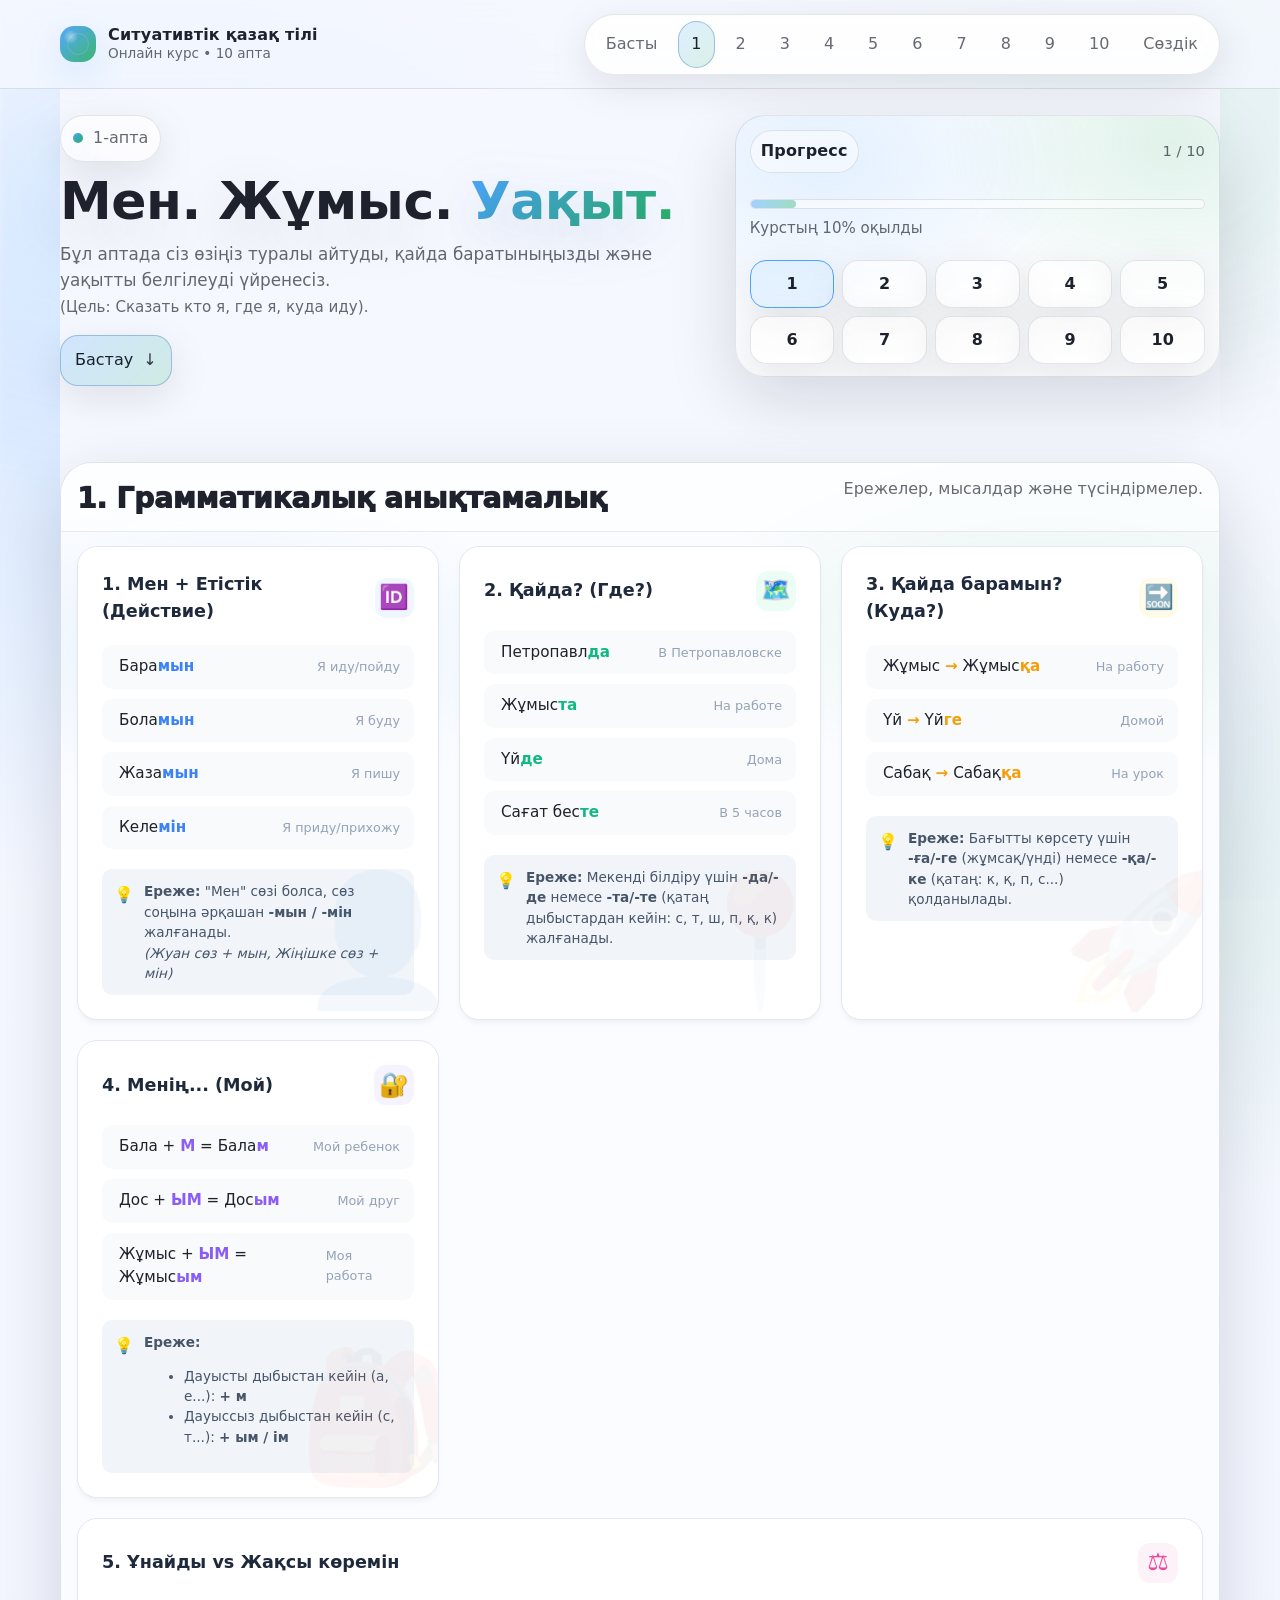
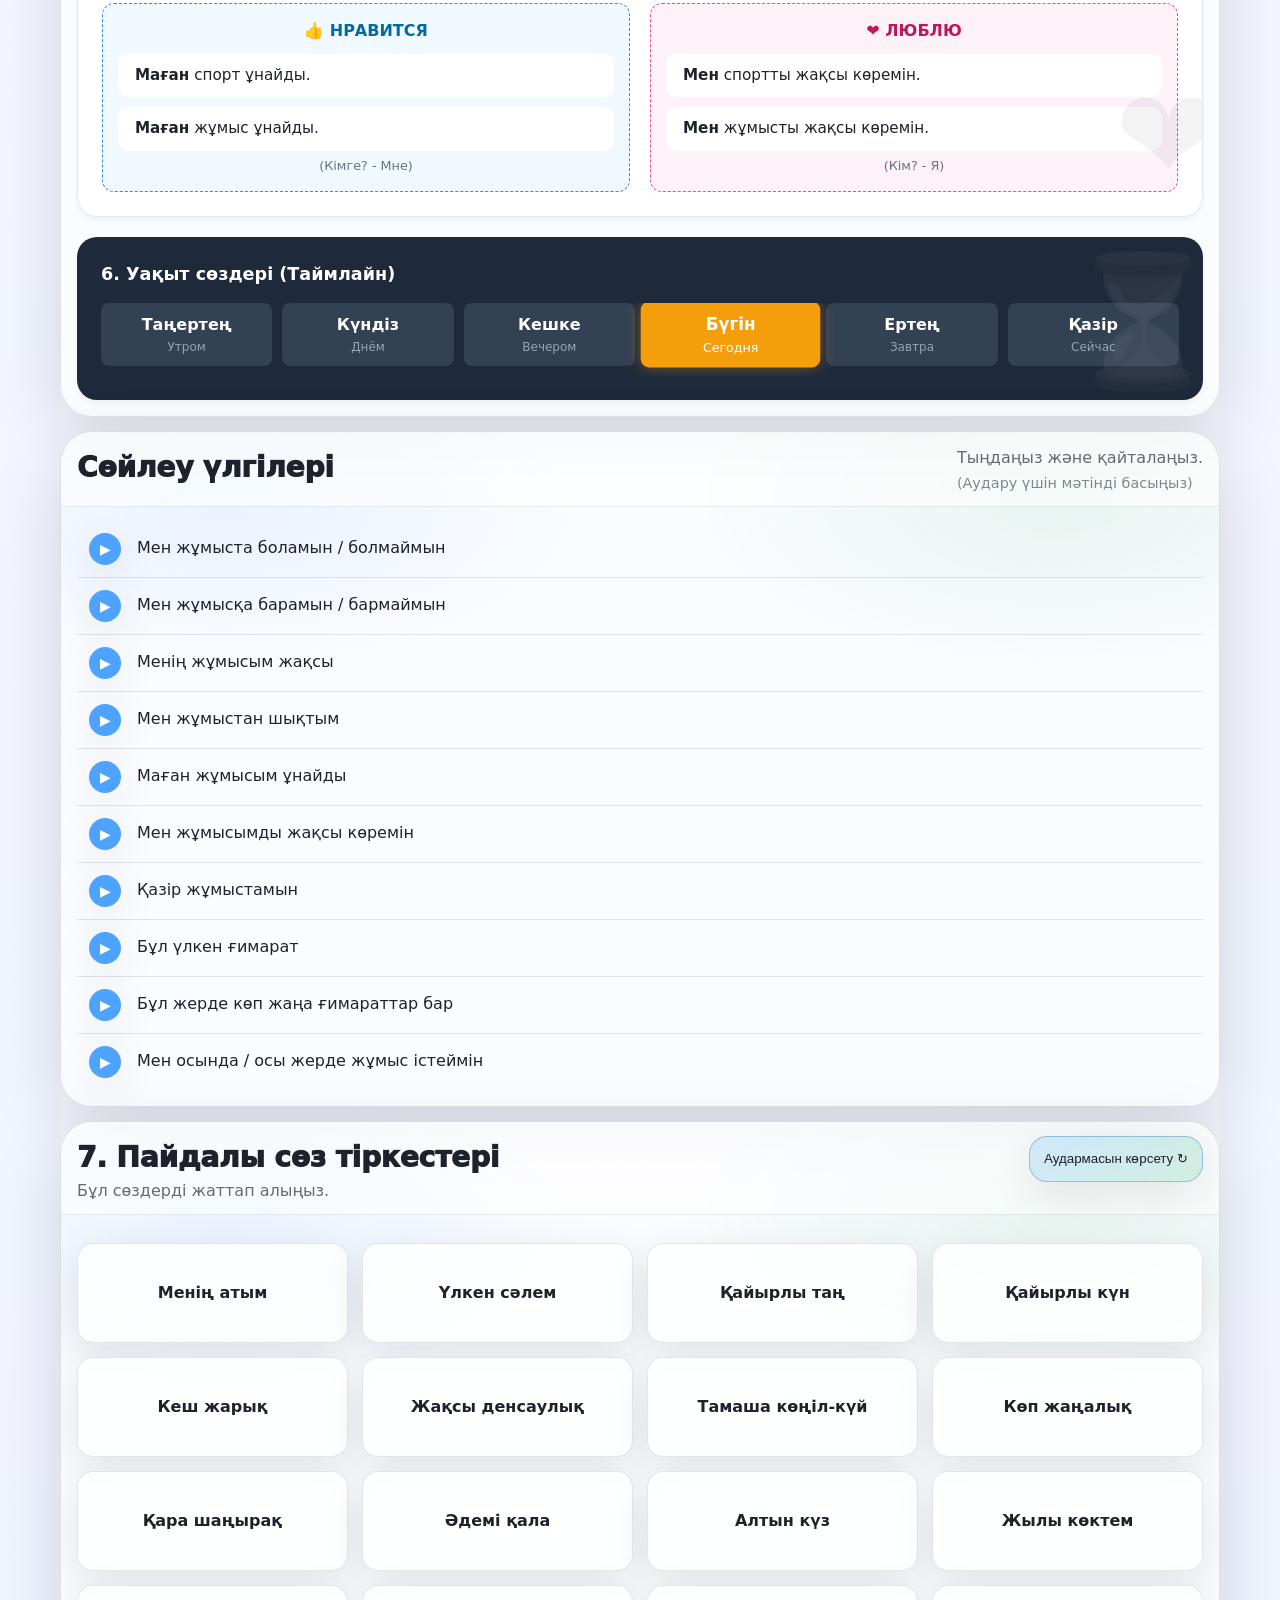
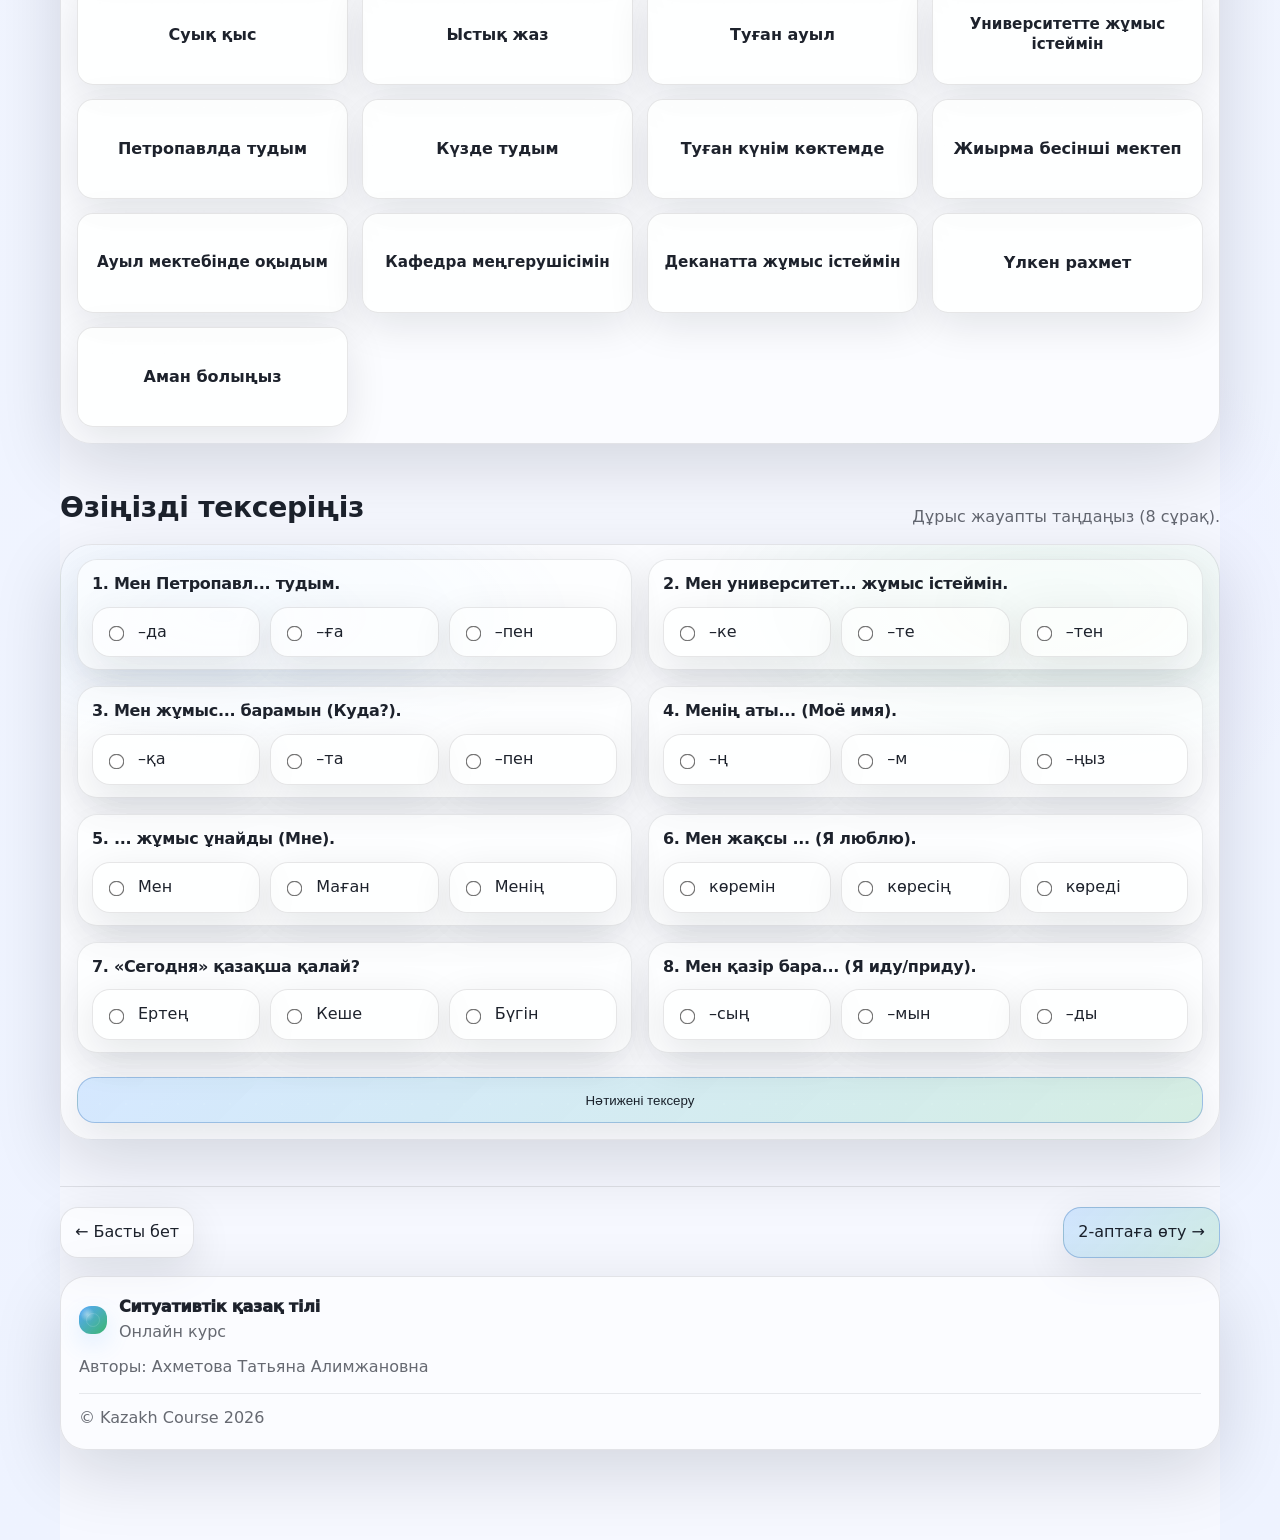
==== commit e09e37f9: "Update week1.html" ====
--- a/week1.html
+++ b/week1.html
@@ -550,7 +550,7 @@
           <div class="gList">
             <div class="gItem">
               <span>Бара<span class="suf">мын</span></span>
-              <span class="ru">Я иду</span>
+              <span class="ru">Я иду/пойду</span>
             </div>
             <div class="gItem">
               <span>Бола<span class="suf">мын</span></span>
@@ -562,7 +562,7 @@
             </div>
             <div class="gItem">
               <span>Келе<span class="suf">мін</span></span>
-              <span class="ru">Я прихожу</span>
+              <span class="ru">Я приду/прихожу</span>
             </div>
           </div>
           <div class="ruleBox">
@@ -1090,7 +1090,7 @@
               </div>
 
               <div class="block compactBlock">
-                <p class="h2 compactTitle">8. Мен қазір бара... (Я иду).</p>
+                <p class="h2 compactTitle">8. Мен қазір бара... (Я иду/приду).</p>
                 <div class="testGrid">
                   <label class="testItem"><input type="radio" name="q8" value="0"> –сың</label>
                   <label class="testItem"><input type="radio" name="q8" value="1"> –мын</label>
@@ -1225,4 +1225,4 @@
   </script>
 
 </body>
-</html>+</html>
